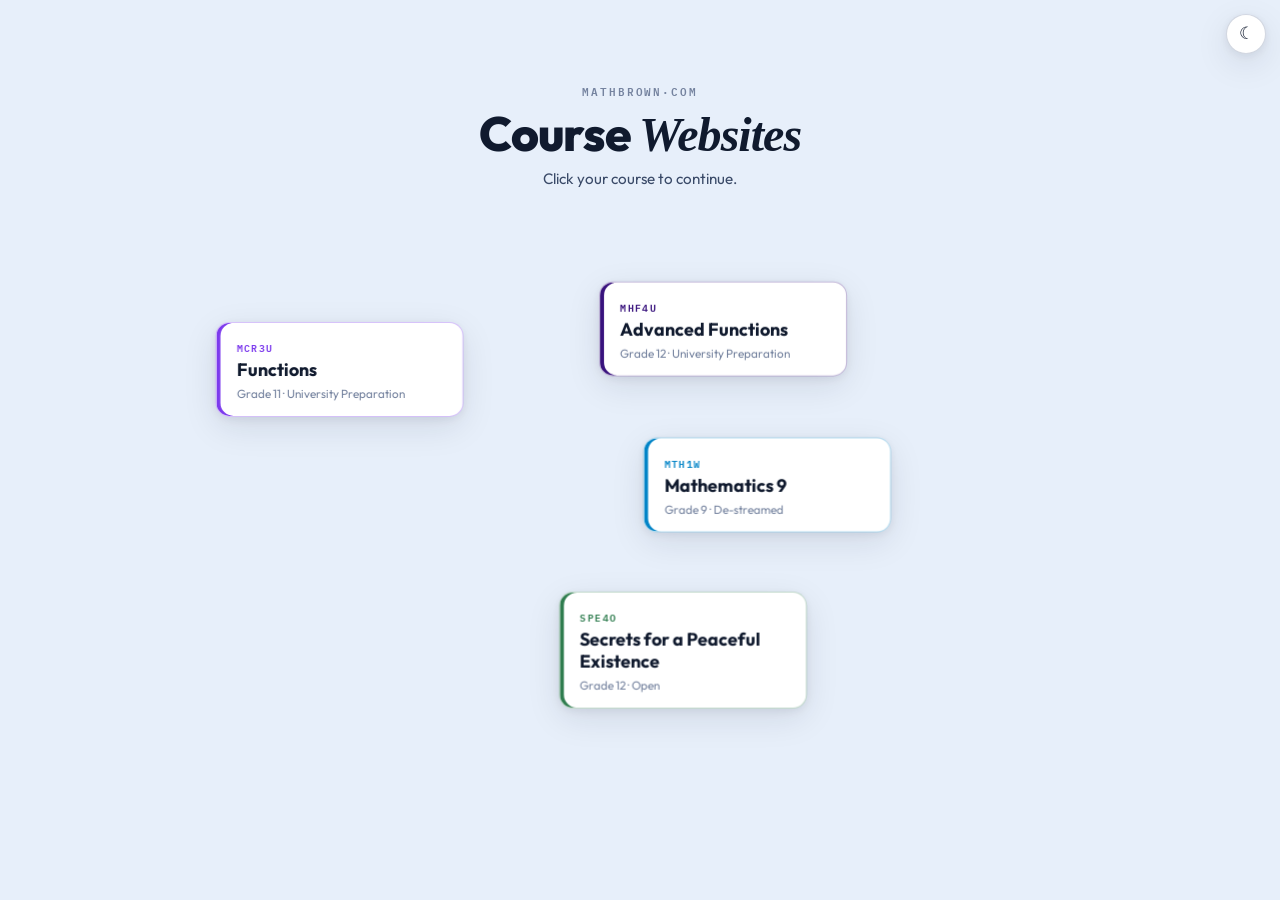
==== index.html @ 4d455909 "Course sites now live under mathbrown.com/<course>/ This repo is the user site, so the lowercase cou" ====
<!DOCTYPE html>
<html lang="en">
<head>
<meta charset="utf-8">
<meta name="viewport" content="width=device-width, initial-scale=1">
<meta name="color-scheme" content="light dark">
<title>Mr. Brown — Course Websites</title>
<link rel="icon" href="data:image/svg+xml,%3Csvg xmlns='http://www.w3.org/2000/svg' viewBox='0 0 64 64'%3E%3Crect width='64' height='64' rx='14' fill='%2338127d'/%3E%3Ctext x='32' y='45' font-size='30' font-family='Georgia,serif' font-style='italic' font-weight='bold' fill='white' text-anchor='middle'%3Emb%3C/text%3E%3C/svg%3E">
<link rel="preconnect" href="https://fonts.googleapis.com">
<link rel="preconnect" href="https://fonts.gstatic.com" crossorigin>
<link href="https://fonts.googleapis.com/css2?family=Outfit:wght@300;400;500;600;700;800&family=IBM+Plex+Mono:ital,wght@0,400;0,500;0,600;1,400&display=swap" rel="stylesheet">
<script>
(function(){var s=null;try{s=localStorage.getItem("mb-theme")}catch(e){}
var d=s?s==="dark":matchMedia("(prefers-color-scheme: dark)").matches;
document.documentElement.setAttribute("data-theme",d?"dark":"light");})();
</script>
<style>
/* ── palette (matches the course sites, light + dusk) ────── */
:root{
  --sans:'Outfit',system-ui,sans-serif;--mono:'IBM Plex Mono',monospace;
  color-scheme:light;
  --bg:#e7effa;--surface:#ffffff;
  --ink:#101a2e;--t2:#3a4a68;--t3:#75839f;
  --sh:0 2px 10px rgba(16,26,46,.08),0 10px 34px rgba(16,26,46,.10);
}
:root[data-theme="dark"]{
  color-scheme:dark;
  --bg:#0a1120;--surface:#111b30;
  --ink:#d9e3f5;--t2:#97a8c8;--t3:#5c6d8f;
  --sh:0 2px 10px rgba(0,0,0,.4),0 10px 34px rgba(0,0,0,.45);
}
.card[data-c=mhf]{--ac:#38127d}.card[data-c=mcr]{--ac:#7c3aed}
.card[data-c=t1w]{--ac:#0284c7}.card[data-c=spe]{--ac:#2f7d4f}
[data-theme="dark"] .card[data-c=mhf]{--ac:#7d51e6}
[data-theme="dark"] .card[data-c=mcr]{--ac:#a78bfa}
[data-theme="dark"] .card[data-c=t1w]{--ac:#38bdf8}
[data-theme="dark"] .card[data-c=spe]{--ac:#66c68f}

*{margin:0;padding:0;box-sizing:border-box}
html,body{height:100%}
body{font-family:var(--sans);background:var(--bg);color:var(--ink);
  overflow:hidden;-webkit-user-select:none;user-select:none;touch-action:manipulation}

/* ── theme toggle ────────────────────────────────────────── */
.theme-btn{position:fixed;top:14px;right:14px;z-index:5;width:40px;height:40px;
  border-radius:50%;background:var(--surface);color:var(--ink);
  border:1px solid rgba(127,140,170,.35);box-shadow:var(--sh);
  font-size:1.05rem;line-height:1;cursor:pointer;display:grid;place-items:center;padding:0;
  transition:transform .15s}
.theme-btn:hover{transform:translateY(-1px)}

/* ── masthead ────────────────────────────────────────────── */
.masthead{position:fixed;top:9vh;left:0;right:0;text-align:center;z-index:1;pointer-events:none}
.eyebrow{font-family:var(--mono);font-size:.66rem;letter-spacing:.18em;
  text-transform:uppercase;color:var(--t3);font-weight:600}
h1{font-weight:800;font-size:clamp(1.9rem,5vw,3rem);letter-spacing:-.02em;margin:.2rem 0 .35rem}
h1 em{font-family:Georgia,serif;font-weight:700}
.tag{color:var(--t2);font-size:.95rem}

/* ── cards ───────────────────────────────────────────────── */
.card{position:absolute;left:0;top:0;width:248px;z-index:2;display:block;
  text-decoration:none;color:inherit;pointer-events:none;will-change:transform;
  -webkit-tap-highlight-color:transparent}
.card .in{display:block;background:var(--surface);border-radius:14px;padding:.95rem 1.1rem .95rem 1.25rem;
  border:1px solid color-mix(in srgb,var(--ac) 30%,transparent);
  box-shadow:inset 4px 0 0 var(--ac),var(--sh);
  transition:transform .15s,box-shadow .15s}
.card .code{display:block;font-family:var(--mono);font-size:.64rem;font-weight:600;
  letter-spacing:.14em;color:var(--ac)}
.card .name{display:block;font-weight:700;font-size:1.12rem;line-height:1.25;margin:.15rem 0 .3rem}
.card .sub{display:block;font-size:.74rem;color:var(--t3)}
.card.live{pointer-events:auto;cursor:pointer}
.card.live:hover .in,.card.live:focus-visible .in{transform:translateY(-3px);
  box-shadow:inset 4px 0 0 var(--ac),0 0 0 3px color-mix(in srgb,var(--ac) 14%,transparent),var(--sh)}
.card:focus-visible{outline:none}

/* ── static fallback (reduced motion / no JS) ────────────── */
body.static{overflow:auto}
body.static .masthead{position:static;margin-top:9vh;pointer-events:auto}
body.static #field{display:flex;flex-wrap:wrap;justify-content:center;gap:1.1rem;
  padding:2rem 1.2rem 4rem;max-width:60rem;margin:0 auto}
body.static .card{position:static;pointer-events:auto;transform:none!important}
body.static .card.spe{pointer-events:none}
@media (max-width:560px){.card{width:min(230px,74vw)}}
</style>
</head>
<body class="static">
<button id="themeToggle" class="theme-btn" aria-label="Toggle dark mode"></button>
<header class="masthead">
  <div class="eyebrow">mathbrown&middot;com</div>
  <h1>Course <em>Websites</em></h1>
  <div class="tag">Click your course to continue.</div>
</header>

<main id="field">
  <a class="card" data-c="mhf" href="/mhf4u/">
    <span class="in"><span class="code">MHF4U</span>
    <span class="name">Advanced Functions</span>
    <span class="sub">Grade 12 &middot; University Preparation</span></span></a>
  <a class="card" data-c="mcr" href="/mcr3u/">
    <span class="in"><span class="code">MCR3U</span>
    <span class="name">Functions</span>
    <span class="sub">Grade 11 &middot; University Preparation</span></span></a>
  <a class="card" data-c="t1w" href="/mth1w/">
    <span class="in"><span class="code">MTH1W</span>
    <span class="name">Mathematics 9</span>
    <span class="sub">Grade 9 &middot; De-streamed</span></span></a>
  <div class="card spe" data-c="spe" aria-hidden="true">
    <span class="in"><span class="code">SPE4O</span>
    <span class="name">Secrets for a Peaceful Existence</span>
    <span class="sub">Grade 12 &middot; Open</span></span></div>
</main>

<script>
(function(){
  var tbtn=document.getElementById('themeToggle');
  function paintBtn(){tbtn.textContent=
    document.documentElement.getAttribute('data-theme')==='dark'?'☀︎':'☾'}
  tbtn.addEventListener('click',function(){
    var next=document.documentElement.getAttribute('data-theme')==='dark'?'light':'dark';
    document.documentElement.setAttribute('data-theme',next);
    try{localStorage.setItem('mb-theme',next)}catch(e){}
    paintBtn();
  });
  paintBtn();

  if(matchMedia('(prefers-reduced-motion: reduce)').matches) return; // static layout stays
  document.body.classList.remove('static');

  var DODGE_END=5000, SETTLE=6000;         // dodge for 5 s, fully calm by 6 s
  var R=180, FLEE=5200, VFLEE=850;         // flee radius / accel / speed cap
  var cards=[].slice.call(document.querySelectorAll('.card'));
  var W=innerWidth,H=innerHeight,PAD=10;
  var mouse={x:-1e4,y:-1e4,on:false}, touchTimer=null;

  var boxes=cards.map(function(el){
    var spe=el.classList.contains('spe');
    return {el:el,spe:spe,w:248,h:120,x:0,y:0,vx:0,vy:0};
  });

  // scatter without overlaps (best effort), below the masthead —
  // deferred to the first frame with a real viewport
  function scatter(){
    var topY=Math.min(H*.34,260);
    boxes.forEach(function(b,i){
      b.w=b.el.offsetWidth||248; b.h=b.el.offsetHeight||120;
      for(var t=0;t<80;t++){
        b.x=PAD+Math.random()*Math.max(40,W-b.w-2*PAD);
        b.y=topY+Math.random()*Math.max(40,H-b.h-topY-PAD);
        var ok=true;
        for(var j=0;j<i;j++){var o=boxes[j];
          if(b.x<o.x+o.w+16&&o.x<b.x+b.w+16&&b.y<o.y+o.h+16&&o.y<b.y+b.h+16){ok=false;break}}
        if(ok)break;
      }
      var sp=260+Math.random()*180, a=Math.random()*Math.PI*2;
      b.vx=Math.cos(a)*sp; b.vy=Math.sin(a)*sp;
    });
  }

  function aim(e){mouse.x=e.clientX;mouse.y=e.clientY;mouse.on=true;
    if(e.pointerType==='touch'){clearTimeout(touchTimer);
      touchTimer=setTimeout(function(){mouse.on=false},400)}}
  addEventListener('pointermove',aim,{passive:true});
  addEventListener('pointerdown',function(e){aim(e);
    // a tap ON or NEAR a dodging card sends it off at full speed instantly
    var el2=t0===null?0:performance.now()-t0;
    boxes.forEach(function(b){
      if(!(b.spe||el2<DODGE_END))return;
      if(b.spe&&overlapsPointer(b,e.clientX,e.clientY)){blink(b,e.clientX,e.clientY);return}
      var dx=b.x+b.w/2-e.clientX, dy=b.y+b.h/2-e.clientY, d=Math.hypot(dx,dy);
      if(d-Math.min(b.w,b.h)/2<(b.spe?260:R)){
        if(d<8){var ra=Math.random()*Math.PI*2;dx=Math.cos(ra);dy=Math.sin(ra);d=1}
        // blend the escape toward the viewport centre so it finds open space
        var tx=innerWidth/2-b.x-b.w/2, ty=innerHeight/2-b.y-b.h/2, tl=Math.hypot(tx,ty)||1;
        var ex=dx/d+tx/tl*.45, ey=dy/d+ty/tl*.45, elen=Math.hypot(ex,ey)||1;
        var v=b.spe?2200:850;
        b.vx=ex/elen*v; b.vy=ey/elen*v;
        if(e.pointerType==='touch'){
          // no cursor warning on touch, so dash clear of the finger in one frame
          var D=Math.hypot(b.w,b.h)*.9+70, W2=innerWidth, H2=innerHeight, tB=Math.min(H2*.30,250);
          var nx=b.x+ex/elen*D, ny=b.y+ey/elen*D;
          nx=Math.min(Math.max(nx,PAD),W2-b.w-PAD); ny=Math.min(Math.max(ny,tB),H2-b.h-PAD);
          if(Math.hypot(nx+b.w/2-e.clientX,ny+b.h/2-e.clientY)<170){ // cornered: cut across the middle
            var ml=Math.hypot(W2/2-b.w/2-b.x,H2/2-b.h/2-b.y)||1;
            nx=b.x+(W2/2-b.w/2-b.x)/ml*D; ny=b.y+(H2/2-b.h/2-b.y)/ml*D;
            nx=Math.min(Math.max(nx,PAD),W2-b.w-PAD); ny=Math.min(Math.max(ny,tB),H2-b.h-PAD);
          }
          b.x=nx; b.y=ny;
        }
      }
    });
  },{passive:true});
  document.documentElement.addEventListener('mouseleave',function(){mouse.on=false});

  // last-resort escape: pick a landing spot far from the pointer and clear of other cards
  function openSpot(b,px,py){
    var W2=innerWidth,H2=innerHeight,tB=Math.min(H2*.30,250),best=null,bestScore=-1;
    for(var i=0;i<14;i++){
      var cx2,cy2;
      if(i===0){cx2=W2/2-b.w/2;cy2=(tB+H2-b.h)/2}
      else{cx2=PAD+Math.random()*Math.max(40,W2-b.w-2*PAD);
           cy2=tB+Math.random()*Math.max(40,H2-b.h-tB-PAD)}
      var dCur=Math.hypot(cx2+b.w/2-px,cy2+b.h/2-py),clear=1;
      boxes.forEach(function(o){if(o!==b&&
        cx2<o.x+o.w+14&&o.x<cx2+b.w+14&&cy2<o.y+o.h+14&&o.y<cy2+b.h+14)clear=0});
      var score=Math.min(dCur,520)+clear*400;
      if(score>bestScore){bestScore=score;best={x:cx2,y:cy2}}
    }
    return best;
  }
  function blink(b,px,py){
    var t=openSpot(b,px,py);
    b.x=t.x; b.y=t.y;
    var dx=b.x+b.w/2-px, dy=b.y+b.h/2-py, dl=Math.hypot(dx,dy)||1;
    b.vx=dx/dl*600; b.vy=dy/dl*600; b.ang=Math.atan2(b.vy,b.vx);
  }
  function overlapsPointer(b,px,py){
    return px>b.x-8&&px<b.x+b.w+8&&py>b.y-8&&py<b.y+b.h+8;
  }

  var t0=null,last=null,live=false,placed=false;
  function frame(now){
    W=innerWidth; H=innerHeight;
    if(!placed){
      if(W<320||H<240){requestAnimationFrame(frame);return}
      scatter(); placed=true;
    }
    if(t0===null){t0=now;last=now}
    var dt=Math.min((now-last)/1000,.032); last=now;
    var el=now-t0;

    if(!live&&el>=DODGE_END){live=true;
      boxes.forEach(function(b){if(!b.spe)b.el.classList.add('live')})}

    var u=Math.min(el/SETTLE,1), drag=.05+2.4*u*u*u;
    var topB=Math.min(H*.30,250);

    boxes.forEach(function(b){
      var dodging=b.spe||el<DODGE_END, fled=false;

      // the pointer must NEVER rest on SPE, no matter what it's wedged against
      if(b.spe&&mouse.on&&overlapsPointer(b,mouse.x,mouse.y)) blink(b,mouse.x,mouse.y);

      var RR=b.spe?220:R;
      var tcx=W/2-b.x-b.w/2, tcy=H/2-b.y-b.h/2, td=Math.hypot(tcx,tcy)||1;
      if(dodging&&mouse.on){
        var cx=b.x+b.w/2, cy=b.y+b.h/2, dx=cx-mouse.x, dy=cy-mouse.y;
        var d=Math.hypot(dx,dy)-Math.min(b.w,b.h)/2;
        if(d<RR){
          if(Math.hypot(dx,dy)<8){var ra=Math.random()*Math.PI*2;dx=Math.cos(ra)*20;dy=Math.sin(ra)*20}
          var k=Math.max(d,18), s=FLEE*Math.pow(1-Math.max(d,0)/RR,2);
          if(b.spe)s*=2;
          b.vx+=dx/k*s*dt; b.vy+=dy/k*s*dt; fled=true;
          if(b.spe){b.vx+=tcx/td*s*.3*dt; b.vy+=tcy/td*s*.3*dt} // arc around walls
        }
      }
      b.fledNow=fled;
      if(el>SETTLE){ // everyone keeps gliding on a slowly wandering heading
        if(b.ang===undefined)b.ang=Math.random()*6.283;
        b.ang+=(Math.random()-.5)*1.6*dt;
        var wf=b.spe?70:13;
        b.vx+=Math.cos(b.ang)*wf*dt; b.vy+=Math.sin(b.ang)*wf*dt;
        if(b.spe){b.vx+=tcx/td*20*dt; b.vy+=tcy/td*20*dt} // don't sulk in corners
      }
      if(b.spe&&el>SETTLE){ // wall aversion, ramps way up while being chased
        var WM=150, wr=fled?2400:200;
        b.vx+=wr*Math.max(0,1-(b.x-PAD)/WM)*dt;
        b.vx-=wr*Math.max(0,1-(W-b.w-PAD-b.x)/WM)*dt;
        b.vy+=wr*Math.max(0,1-(b.y-topB)/WM)*dt;
        b.vy-=wr*Math.max(0,1-(H-b.h-PAD-b.y)/WM)*dt;
      }

      // post-settle: light drag so the glide survives; SPE calms fast after a flee
      var dg=el>=SETTLE?(b.spe?(fled?.3:1.2):.5):drag;
      var f=Math.exp(-dg*dt); b.vx*=f; b.vy*=f;

      var sp=Math.hypot(b.vx,b.vy), cap;
      if(dodging&&mouse.on) cap=b.spe?2200:VFLEE;
      else if(el<SETTLE) cap=460;
      else cap=b.spe?110:Math.max(30,sp*.96); // knocked cards glide, then calm
      if(sp>cap){b.vx*=cap/sp;b.vy*=cap/sp}

      b.x+=b.vx*dt; b.y+=b.vy*dt;
      var hL=b.x<PAD, hR=b.x>W-b.w-PAD, hT=b.y<topB, hB=b.y>H-b.h-PAD;
      if(hL)b.x=PAD; if(hR)b.x=W-b.w-PAD; if(hT)b.y=topB; if(hB)b.y=H-b.h-PAD;
      if(hL||hR||hT||hB){
        var sp2=Math.hypot(b.vx,b.vy);
        if(b.spe&&fled&&mouse.on&&(hL||hR)&&(hT||hB)){ // chased into a corner: burst for the middle
          b.vx=tcx/td*sp2; b.vy=tcy/td*sp2;
        }else if(b.spe&&fled&&mouse.on){ // chased into a wall: slide along it, away from the cursor
          if(hL||hR){b.vx=(hL?1:-1)*sp2*.25; b.vy=(b.y+b.h/2>mouse.y?1:-1)*sp2}
          else{b.vy=(hT?1:-1)*sp2*.25; b.vx=(b.x+b.w/2>mouse.x?1:-1)*sp2}
        }else{
          if(hL)b.vx=Math.abs(b.vx)*.85;
          if(hR)b.vx=-Math.abs(b.vx)*.85;
          if(hT)b.vy=Math.abs(b.vy)*.85;
          if(hB)b.vy=-Math.abs(b.vy)*.85;
        }
        b.ang=Math.atan2(b.vy,b.vx); // glide heading follows the bounce
      }
    });

    // keep cards from stacking
    for(var i=0;i<boxes.length;i++)for(var j=i+1;j<boxes.length;j++){
      var a=boxes[i],c=boxes[j],M=10;
      var px=Math.min(a.x+a.w,c.x+c.w)+M-Math.max(a.x,c.x);
      var py=Math.min(a.y+a.h,c.y+c.h)+M-Math.max(a.y,c.y);
      if(px>0&&py>0){
        // SPE is heavy: it shoulders real cards out of its way, not vice versa
        var ma=a.spe?(a.fledNow?9:4):1, mc=c.spe?(c.fledNow?9:4):1, ws=ma+mc;
        if(px<py){var s=(a.x<c.x?-1:1)*px;a.x+=s*mc/ws;c.x-=s*ma/ws;var m=(a.vx+c.vx)/2;a.vx=m+(a.vx-m)*-.3;c.vx=m+(c.vx-m)*-.3}
        else{var s2=(a.y<c.y?-1:1)*py;a.y+=s2*mc/ws;c.y-=s2*ma/ws;var m2=(a.vy+c.vy)/2;a.vy=m2+(a.vy-m2)*-.3;c.vy=m2+(c.vy-m2)*-.3}
      }
    }

    boxes.forEach(function(b){b.el.style.transform='translate3d('+b.x+'px,'+b.y+'px,0)'});
    requestAnimationFrame(frame);
  }
  requestAnimationFrame(frame);

  window.__mb={boxes:boxes,elapsed:function(){return t0===null?0:performance.now()-t0},isLive:function(){return live}};
})();
</script>
</body>
</html>
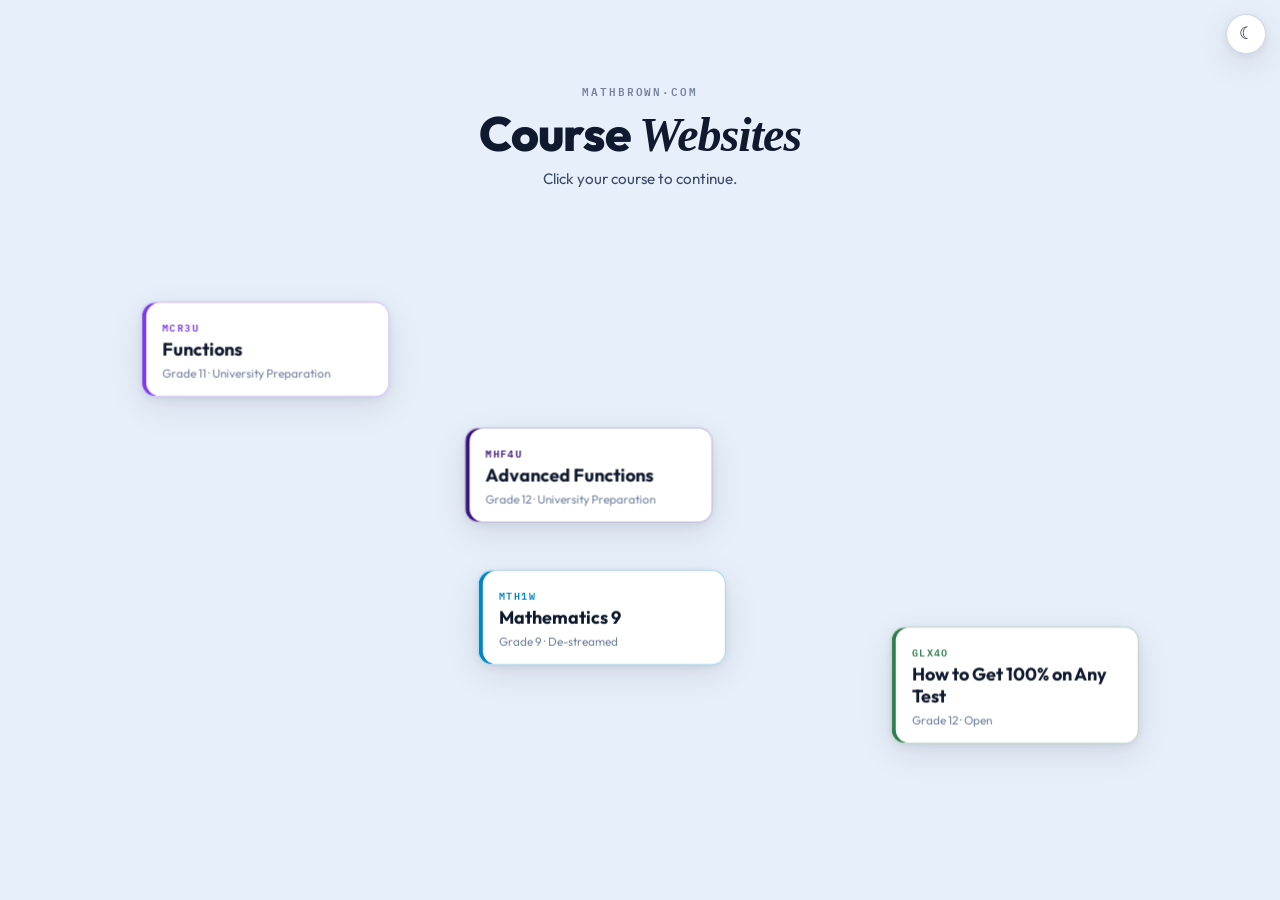
==== commit 81933c16: "Rename the joke card: SPE4O to GLX4O "How to Get 100% on Any Test" Co-Authored-By: Claude Opus 5.5 <" ====
--- a/index.html
+++ b/index.html
@@ -106,8 +106,8 @@
     <span class="name">Mathematics 9</span>
     <span class="sub">Grade 9 &middot; De-streamed</span></span></a>
   <div class="card spe" data-c="spe" aria-hidden="true">
-    <span class="in"><span class="code">SPE4O</span>
-    <span class="name">Secrets for a Peaceful Existence</span>
+    <span class="in"><span class="code">GLX4O</span>
+    <span class="name">How to Get 100% on Any Test</span>
     <span class="sub">Grade 12 &middot; Open</span></span></div>
 </main>
 
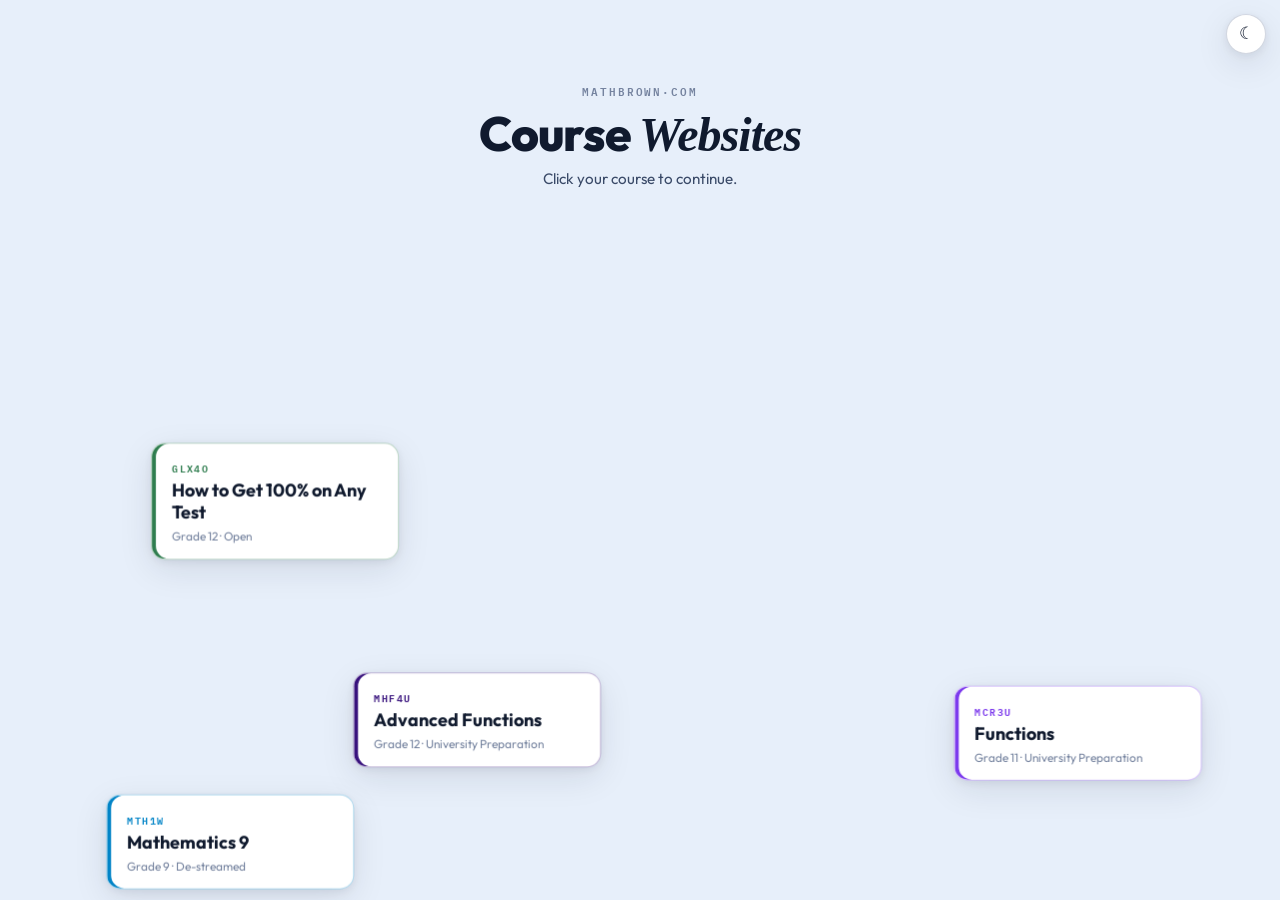
==== commit 5d869a03: "MDM4U joins the homepage: two big red dice tossed in at two seconds tumble, bounce, roll together an" ====
--- a/index.html
+++ b/index.html
@@ -30,11 +30,12 @@
   --sh:0 2px 10px rgba(0,0,0,.4),0 10px 34px rgba(0,0,0,.45);
 }
 .card[data-c=mhf]{--ac:#38127d}.card[data-c=mcr]{--ac:#7c3aed}
-.card[data-c=t1w]{--ac:#0284c7}.card[data-c=spe]{--ac:#2f7d4f}
+.card[data-c=t1w]{--ac:#0284c7}.card[data-c=spe]{--ac:#2f7d4f}.card[data-c=mdm]{--ac:#e8103d}
 [data-theme="dark"] .card[data-c=mhf]{--ac:#7d51e6}
 [data-theme="dark"] .card[data-c=mcr]{--ac:#a78bfa}
 [data-theme="dark"] .card[data-c=t1w]{--ac:#38bdf8}
 [data-theme="dark"] .card[data-c=spe]{--ac:#66c68f}
+[data-theme="dark"] .card[data-c=mdm]{--ac:#ff3b5f}
 
 *{margin:0;padding:0;box-sizing:border-box}
 html,body{height:100%}
@@ -74,6 +75,18 @@
   box-shadow:inset 4px 0 0 var(--ac),0 0 0 3px color-mix(in srgb,var(--ac) 14%,transparent),var(--sh)}
 .card:focus-visible{outline:none}
 
+/* ── MDM4U arrives by dice: two big red dice tossed in, tumbling, that come together to form its card ── */
+.card.seed{opacity:0;visibility:hidden}
+.dw{position:absolute;left:0;top:0;width:64px;height:64px;perspective:700px;z-index:3;pointer-events:none;opacity:0;will-change:transform}
+.die{position:relative;width:64px;height:64px;transform-style:preserve-3d}
+.die .f{position:absolute;inset:0;background:#e8103d;border-radius:13px;display:grid;grid-template-columns:repeat(3,1fr);grid-template-rows:repeat(3,1fr);
+  padding:9px;gap:3px;box-shadow:inset 0 0 0 2px rgba(0,0,0,.14),inset 0 -8px 14px rgba(0,0,0,.2),inset 0 6px 10px rgba(255,255,255,.14);backface-visibility:hidden}
+.die .f i{display:block;border-radius:50%;background:#fff;opacity:0;box-shadow:inset 0 1px 2px rgba(0,0,0,.25)}
+.die .f i.on{opacity:1}
+.die .f1{transform:translateZ(32px)}.die .f6{transform:rotateY(180deg) translateZ(32px)}
+.die .f2{transform:rotateY(90deg) translateZ(32px)}.die .f5{transform:rotateY(-90deg) translateZ(32px)}
+.die .f3{transform:rotateX(90deg) translateZ(32px)}.die .f4{transform:rotateX(-90deg) translateZ(32px)}
+
 /* ── static fallback (reduced motion / no JS) ────────────── */
 body.static{overflow:auto}
 body.static .masthead{position:static;margin-top:9vh;pointer-events:auto}
@@ -81,6 +94,7 @@
   padding:2rem 1.2rem 4rem;max-width:60rem;margin:0 auto}
 body.static .card{position:static;pointer-events:auto;transform:none!important}
 body.static .card.spe{pointer-events:none}
+body.static .card.seed{opacity:1;visibility:visible}
 @media (max-width:560px){.card{width:min(230px,74vw)}}
 </style>
 </head>
@@ -105,6 +119,10 @@
     <span class="in"><span class="code">MTH1W</span>
     <span class="name">Mathematics 9</span>
     <span class="sub">Grade 9 &middot; De-streamed</span></span></a>
+  <a class="card seed" data-c="mdm" href="/MDM4U/">
+    <span class="in"><span class="code">MDM4U</span>
+    <span class="name">Data Management</span>
+    <span class="sub">Grade 12 &middot; University Preparation</span></span></a>
   <div class="card spe" data-c="spe" aria-hidden="true">
     <span class="in"><span class="code">GLX4O</span>
     <span class="name">How to Get 100% on Any Test</span>
@@ -129,7 +147,7 @@
 
   var DODGE_END=5000, SETTLE=6000;         // dodge for 5 s, fully calm by 6 s
   var R=180, FLEE=5200, VFLEE=850;         // flee radius / accel / speed cap
-  var cards=[].slice.call(document.querySelectorAll('.card'));
+  var cards=[].slice.call(document.querySelectorAll('.card')).filter(function(el){return !el.classList.contains('seed')});
   var W=innerWidth,H=innerHeight,PAD=10;
   var mouse={x:-1e4,y:-1e4,on:false}, touchTimer=null;
 
@@ -218,6 +236,81 @@
     return px>b.x-8&&px<b.x+b.w+8&&py>b.y-8&&py<b.y+b.h+8;
   }
 
+  // ── MDM4U arrives by dice: at 2 s two big red dice are tossed in from the bottom corners, tumble through the
+  //    air, bounce, roll to a stop on a face, slide together and become the card, which then joins the others ──
+  var seedEl=document.querySelector('.card.seed'), dice=[], diceState=0, M=null, formT=0;
+  function mkDie(){
+    var w=document.createElement('div');w.className='dw';var d=document.createElement('div');d.className='die';
+    var P={1:[4],2:[0,8],3:[0,4,8],4:[0,2,6,8],5:[0,2,4,6,8],6:[0,2,3,5,6,8]};
+    for(var f=1;f<=6;f++){var face=document.createElement('div');face.className='f f'+f;
+      for(var i=0;i<9;i++){var pip=document.createElement('i');if(P[f].indexOf(i)>=0)pip.className='on';face.appendChild(pip)}
+      d.appendChild(face)}
+    w.appendChild(d);document.body.appendChild(w);
+    return{w:w,d:d,x:0,y:0,vx:0,vy:0,rx:0,ry:0,rz:0,wx:0,wy:0,wz:0,bounces:0,done:false};
+  }
+  function tossDice(){
+    var topB=Math.min(H*.30,250);M={x:W/2,y:topB+(H-topB)*.52};
+    var g=1500,tf=1.15;
+    [[-90,H+60,-72],[W+90,H+60,72]].forEach(function(s){
+      var d=mkDie();d.x=s[0];d.y=s[1];var tx=M.x+s[2],ty=M.y;
+      d.vx=(tx-d.x)/tf;d.vy=(ty-d.y-.5*g*tf*tf)/tf;d.g=g;d.floor=ty;
+      d.wx=(Math.random()*2+3)*(Math.random()<.5?-1:1);d.wy=(Math.random()*2+3)*(Math.random()<.5?-1:1);d.wz=Math.random()*2-1;
+      d.w.style.opacity=1;dice.push(d);
+    });
+    diceState=1;
+  }
+  function paintDie(d,extra){
+    d.w.style.transform='translate3d('+(d.x-32)+'px,'+(d.y-32)+'px,0)'+(extra||'');
+    d.d.style.transform='rotateX('+d.rx+'deg) rotateY('+d.ry+'deg) rotateZ('+d.rz+'deg)';
+  }
+  function stepDice(dt,now){
+    if(diceState===0||diceState===3)return;
+    if(diceState===1){
+      var allDone=true;
+      dice.forEach(function(d){
+        if(!d.done){
+          d.vy+=d.g*dt;d.x+=d.vx*dt;d.y+=d.vy*dt;
+          d.rx+=d.wx*115*dt;d.ry+=d.wy*115*dt;d.rz+=d.wz*57*dt;
+          if(d.y>=d.floor&&d.vy>0){
+            d.y=d.floor;d.bounces++;d.vy=-d.vy*.42;d.vx*=.6;d.wx*=.55;d.wy*=.55;
+            if(d.bounces>=3||Math.abs(d.vy)<70){
+              d.done=true;d.vy=0;d.vx=0;d.settleT=now;
+              d.rx0=d.rx;d.ry0=d.ry;d.rz0=d.rz;d.rx1=Math.round(d.rx/90)*90;d.ry1=Math.round(d.ry/90)*90;d.rz1=Math.round(d.rz/90)*90;
+            }
+          }
+          allDone=false;
+        }else{
+          var k=Math.min((now-d.settleT)/380,1),e=1-Math.pow(1-k,3);
+          d.rx=d.rx0+(d.rx1-d.rx0)*e;d.ry=d.ry0+(d.ry1-d.ry0)*e;d.rz=d.rz0+(d.rz1-d.rz0)*e;
+          if(k<1)allDone=false;
+        }
+        paintDie(d);
+      });
+      if(allDone){diceState=2;formT=now;dice.forEach(function(d){d.sx=d.x;d.sy=d.y})}
+      return;
+    }
+    // state 2: the dice slide together and become the card
+    var k=Math.min((now-formT)/700,1),e=k<.5?2*k*k:1-Math.pow(-2*k+2,2)/2;
+    var q=Math.max(0,(k-.7)/.3);
+    dice.forEach(function(d,i){
+      var tx=M.x+(i?22:-22),ty=M.y;
+      d.x=d.sx+(tx-d.sx)*Math.min(1,e*1.15);d.y=d.sy+(ty-d.sy)*Math.min(1,e*1.15);
+      d.w.style.opacity=1-q;paintDie(d,q?' scale('+(1-q*.45)+')':'');
+    });
+    if(q>0){
+      var cw=seedEl.offsetWidth||248,ch=seedEl.offsetHeight||120;
+      seedEl.style.visibility='visible';seedEl.style.opacity=q;
+      seedEl.style.transform='translate3d('+(M.x-cw/2)+'px,'+(M.y-ch/2)+'px,0) scale('+(.55+.45*q)+')';
+    }
+    if(k>=1){
+      diceState=3;dice.forEach(function(d){d.w.remove()});
+      var cw2=seedEl.offsetWidth||248,ch2=seedEl.offsetHeight||120;
+      var b={el:seedEl,spe:false,w:cw2,h:ch2,x:M.x-cw2/2,y:M.y-ch2/2,vx:(Math.random()-.5)*140,vy:(Math.random()-.5)*140};
+      boxes.push(b);seedEl.classList.remove('seed');seedEl.style.opacity='';seedEl.style.visibility='';
+      if(live)seedEl.classList.add('live');
+    }
+  }
+
   var t0=null,last=null,live=false,placed=false;
   function frame(now){
     W=innerWidth; H=innerHeight;
@@ -228,6 +321,8 @@
     if(t0===null){t0=now;last=now}
     var dt=Math.min((now-last)/1000,.032); last=now;
     var el=now-t0;
+    if(diceState===0&&el>=2000)tossDice();
+    stepDice(dt,now);
 
     if(!live&&el>=DODGE_END){live=true;
       boxes.forEach(function(b){if(!b.spe)b.el.classList.add('live')})}
@@ -318,7 +413,7 @@
   }
   requestAnimationFrame(frame);
 
-  window.__mb={boxes:boxes,elapsed:function(){return t0===null?0:performance.now()-t0},isLive:function(){return live}};
+  window.__mb={boxes:boxes,elapsed:function(){return t0===null?0:performance.now()-t0},isLive:function(){return live},diceState:function(){return diceState}};
 })();
 </script>
 </body>
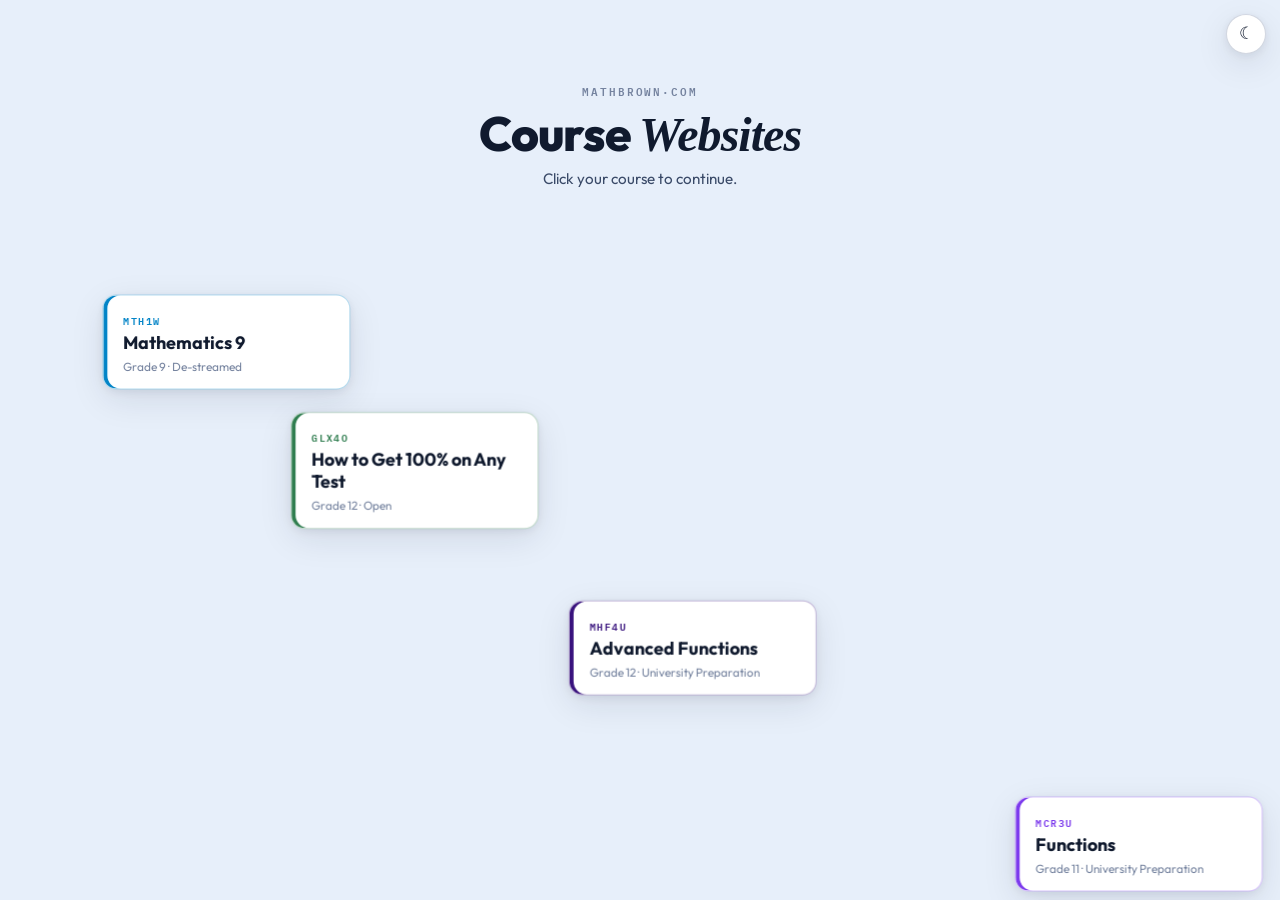
==== commit eeda1dc8: "MCV4U joins the homepage by ski jump: a curve draws itself, a point rides it with its velocity vecto" ====
--- a/index.html
+++ b/index.html
@@ -30,12 +30,13 @@
   --sh:0 2px 10px rgba(0,0,0,.4),0 10px 34px rgba(0,0,0,.45);
 }
 .card[data-c=mhf]{--ac:#38127d}.card[data-c=mcr]{--ac:#7c3aed}
-.card[data-c=t1w]{--ac:#0284c7}.card[data-c=spe]{--ac:#2f7d4f}.card[data-c=mdm]{--ac:#e8103d}
+.card[data-c=t1w]{--ac:#0284c7}.card[data-c=spe]{--ac:#2f7d4f}.card[data-c=mdm]{--ac:#e8103d}.card[data-c=mcv]{--ac:#0a6f9e}
 [data-theme="dark"] .card[data-c=mhf]{--ac:#7d51e6}
 [data-theme="dark"] .card[data-c=mcr]{--ac:#a78bfa}
 [data-theme="dark"] .card[data-c=t1w]{--ac:#38bdf8}
 [data-theme="dark"] .card[data-c=spe]{--ac:#66c68f}
 [data-theme="dark"] .card[data-c=mdm]{--ac:#ff3b5f}
+[data-theme="dark"] .card[data-c=mcv]{--ac:#45baed}
 
 *{margin:0;padding:0;box-sizing:border-box}
 html,body{height:100%}
@@ -76,7 +77,9 @@
 .card:focus-visible{outline:none}
 
 /* ── MDM4U arrives by dice: two big red dice tossed in, tumbling, that come together to form its card ── */
-.card.seed{opacity:0;visibility:hidden}
+.card.seed,.card.seed2{opacity:0;visibility:hidden}
+/* ── MCV4U arrives by ski jump: a curve, a point with its velocity vector, a flight, a landing ── */
+#jump{position:fixed;inset:0;width:100%;height:100%;z-index:1;pointer-events:none}
 .dw{position:absolute;left:0;top:0;width:64px;height:64px;perspective:700px;z-index:3;pointer-events:none;opacity:0;will-change:transform}
 .die{position:relative;width:64px;height:64px;transform-style:preserve-3d}
 .die .f{position:absolute;inset:0;background:#e8103d;border-radius:13px;display:grid;grid-template-columns:repeat(3,1fr);grid-template-rows:repeat(3,1fr);
@@ -94,7 +97,7 @@
   padding:2rem 1.2rem 4rem;max-width:60rem;margin:0 auto}
 body.static .card{position:static;pointer-events:auto;transform:none!important}
 body.static .card.spe{pointer-events:none}
-body.static .card.seed{opacity:1;visibility:visible}
+body.static .card.seed,body.static .card.seed2{opacity:1;visibility:visible}
 @media (max-width:560px){.card{width:min(230px,74vw)}}
 </style>
 </head>
@@ -123,6 +126,10 @@
     <span class="in"><span class="code">MDM4U</span>
     <span class="name">Data Management</span>
     <span class="sub">Grade 12 &middot; University Preparation</span></span></a>
+  <a class="card seed2" data-c="mcv" href="/MCV4U/">
+    <span class="in"><span class="code">MCV4U</span>
+    <span class="name">Calculus &amp; Vectors</span>
+    <span class="sub">Grade 12 &middot; University Preparation</span></span></a>
   <div class="card spe" data-c="spe" aria-hidden="true">
     <span class="in"><span class="code">GLX4O</span>
     <span class="name">How to Get 100% on Any Test</span>
@@ -147,7 +154,7 @@
 
   var DODGE_END=5000, SETTLE=6000;         // dodge for 5 s, fully calm by 6 s
   var R=180, FLEE=5200, VFLEE=850;         // flee radius / accel / speed cap
-  var cards=[].slice.call(document.querySelectorAll('.card')).filter(function(el){return !el.classList.contains('seed')});
+  var cards=[].slice.call(document.querySelectorAll('.card')).filter(function(el){return !el.classList.contains('seed')&&!el.classList.contains('seed2')});
   var W=innerWidth,H=innerHeight,PAD=10;
   var mouse={x:-1e4,y:-1e4,on:false}, touchTimer=null;
 
@@ -311,6 +318,79 @@
     }
   }
 
+  // ── MCV4U arrives by ski jump: once the dice have made their card, a curve draws itself across the lower left,
+  //    a point rides it with its velocity vector (f′ reading out), leaves at the crest along the horizontal tangent
+  //    and flies as a projectile; the card lands where it comes down and joins the others ──
+  var jumpEl=document.querySelector('.card.seed2'), jc=document.createElement('canvas'), jx=jc.getContext('2d'), jumpState=0, jumpT0=0, jumpLand=0, J=null;
+  jc.id='jump'; document.body.appendChild(jc);
+  function startJump(now){
+    var dpr=Math.min(devicePixelRatio||1,2); jc.width=W*dpr; jc.height=H*dpr; jx.setTransform(dpr,0,0,dpr,0,0);
+    var topB=Math.min(H*.30,250), xa=W*.05, xb=W*.44, base=Math.min(H-PAD-24,H*.9), amp=Math.min((base-topB)*.62,H*.38);
+    J={xa:xa,xb:xb,base:base,amp:amp,M:{x:W*.74,y:topB+(H-topB)*.6},col:getComputedStyle(jumpEl).getPropertyValue('--ac').trim()||'#0a6f9e',trail:[]};
+    J.f=function(u){return u*u*(3-2*u)}; J.fp=function(u){return 6*u*(1-u)};         // the ramp: a rise that flattens at the crest
+    J.px=function(u){return xa+(xb-xa)*u}; J.py=function(u){return base-amp*J.f(u)};
+    J.crest={x:J.px(1),y:J.py(1)};
+    var dx=J.M.x-J.crest.x, dy=Math.max(J.M.y-J.crest.y,60);
+    J.g=1700; J.tf=Math.sqrt(2*dy/J.g); J.vx=dx/J.tf;                                   // horizontal launch, lands at M
+    jumpState=1; jumpT0=now;
+  }
+  function jArrow(x1,y1,x2,y2,c,w){
+    var dx=x2-x1,dy=y2-y1,L=Math.hypot(dx,dy); if(L<1)return;
+    jx.strokeStyle=c; jx.fillStyle=c; jx.lineWidth=w; jx.lineCap='round';
+    jx.beginPath(); jx.moveTo(x1,y1); jx.lineTo(x2,y2); jx.stroke();
+    var ux=dx/L,uy=dy/L,hs=Math.min(10,L*.4);
+    jx.beginPath(); jx.moveTo(x2,y2); jx.lineTo(x2-ux*hs-uy*hs*.45,y2-uy*hs+ux*hs*.45); jx.lineTo(x2-ux*hs+uy*hs*.45,y2-uy*hs-ux*hs*.45); jx.closePath(); jx.fill();
+  }
+  function jDot(x,y,r,c){jx.beginPath();jx.arc(x,y,r,0,6.283);jx.fillStyle=c;jx.fill()}
+  function jLabel(t,x,y,c){jx.font="600 12px 'IBM Plex Mono',monospace";jx.fillStyle=c;jx.fillText(t,x,y)}
+  function jCurve(u1,c,alpha){
+    jx.globalAlpha=alpha; jx.strokeStyle=c; jx.lineWidth=2.5; jx.lineCap='round'; jx.beginPath();
+    for(var i=0;i<=60;i++){var u=u1*i/60; i?jx.lineTo(J.px(u),J.py(u)):jx.moveTo(J.px(u),J.py(u))}
+    jx.stroke(); jx.globalAlpha=1;
+  }
+  function jTrail(c,alpha){
+    if(J.trail.length<2)return; jx.globalAlpha=alpha; jx.strokeStyle=c; jx.lineWidth=1.5; jx.setLineDash([4,5]); jx.beginPath();
+    J.trail.forEach(function(p,i){i?jx.lineTo(p[0],p[1]):jx.moveTo(p[0],p[1])}); jx.stroke(); jx.setLineDash([]); jx.globalAlpha=1;
+  }
+  function stepJump(now){
+    if(!jumpState||jumpState===3)return;
+    var t=(now-jumpT0)/1000, c=J.col, DRAW=.6, RIDE=1.3; jx.clearRect(0,0,W,H);
+    if(jumpState===1){
+      var pd=Math.min(t/DRAW,1); jCurve(1-Math.pow(1-pd,3),c,.9);
+      if(t<DRAW)return;
+      var tr=t-DRAW;
+      if(tr<RIDE){                                                                   // the ride up the ramp
+        var k=tr/RIDE, u=k<.5?2*k*k:1-Math.pow(-2*k+2,2)/2, x=J.px(u), y=J.py(u);
+        var k2=Math.min(1,k+.01), u2=k2<.5?2*k2*k2:1-Math.pow(-2*k2+2,2)/2, vx=(J.px(u2)-x)/(.01*RIDE), vy=(J.py(u2)-y)/(.01*RIDE);
+        jArrow(x,y,x+vx*.2,y+vy*.2,c,2.4); jDot(x,y,5,c);
+        var m=J.fp(u)*J.amp/(J.xb-J.xa);
+        jLabel("f′ = "+m.toFixed(2),x+14,y-16,c);
+        return;
+      }
+      var tf=tr-RIDE;
+      if(tf<J.tf){                                                                   // the flight: horizontal launch, gravity
+        var fx=J.crest.x+J.vx*tf, fy=J.crest.y+.5*J.g*tf*tf, fvy=J.g*tf;
+        J.trail.push([fx,fy]); jTrail(c,.7);
+        jArrow(fx,fy,fx+J.vx*.18,fy+fvy*.18,c,2.4); jDot(fx,fy,5,c);
+        jLabel("v = ("+(J.vx/100).toFixed(1)+", "+(-fvy/100).toFixed(1).replace("-","−")+")",fx+14,fy-16,c);
+        return;
+      }
+      jumpState=2; jumpLand=now; jumpEl.style.visibility='visible';
+    }
+    // state 2: the card lands with a bounce while the drawing fades
+    var q=Math.min((now-jumpLand)/450,1), b=1.70158, e=1+(b+1)*Math.pow(q-1,3)+b*Math.pow(q-1,2), fade=1-Math.min((now-jumpLand)/900,1);
+    jCurve(1,c,.9*fade); jTrail(c,.7*fade);
+    var cw=jumpEl.offsetWidth||248, ch=jumpEl.offsetHeight||120;
+    jumpEl.style.opacity=Math.min(1,q*2.5);
+    jumpEl.style.transform='translate3d('+(J.M.x-cw/2)+'px,'+(J.M.y-ch/2)+'px,0) scale('+(.5+.5*e)+')';
+    if(fade<=0){
+      jumpState=3; jx.clearRect(0,0,W,H);
+      var bb={el:jumpEl,spe:false,w:cw,h:ch,x:J.M.x-cw/2,y:J.M.y-ch/2,vx:J.vx*.15,vy:0};
+      boxes.push(bb); jumpEl.classList.remove('seed2'); jumpEl.style.opacity=''; jumpEl.style.visibility='';
+      if(live)jumpEl.classList.add('live');
+    }
+  }
+
   var t0=null,last=null,live=false,placed=false;
   function frame(now){
     W=innerWidth; H=innerHeight;
@@ -323,6 +403,8 @@
     var el=now-t0;
     if(diceState===0&&el>=2000)tossDice();
     stepDice(dt,now);
+    if(jumpState===0&&el>=5200&&(diceState===3||el>=7000))startJump(now);
+    stepJump(now);
 
     if(!live&&el>=DODGE_END){live=true;
       boxes.forEach(function(b){if(!b.spe)b.el.classList.add('live')})}
@@ -413,7 +495,7 @@
   }
   requestAnimationFrame(frame);
 
-  window.__mb={boxes:boxes,elapsed:function(){return t0===null?0:performance.now()-t0},isLive:function(){return live},diceState:function(){return diceState}};
+  window.__mb={boxes:boxes,elapsed:function(){return t0===null?0:performance.now()-t0},isLive:function(){return live},diceState:function(){return diceState},jumpState:function(){return jumpState},jumpNow:function(){if(jumpState===0)startJump(performance.now())}};
 })();
 </script>
 </body>
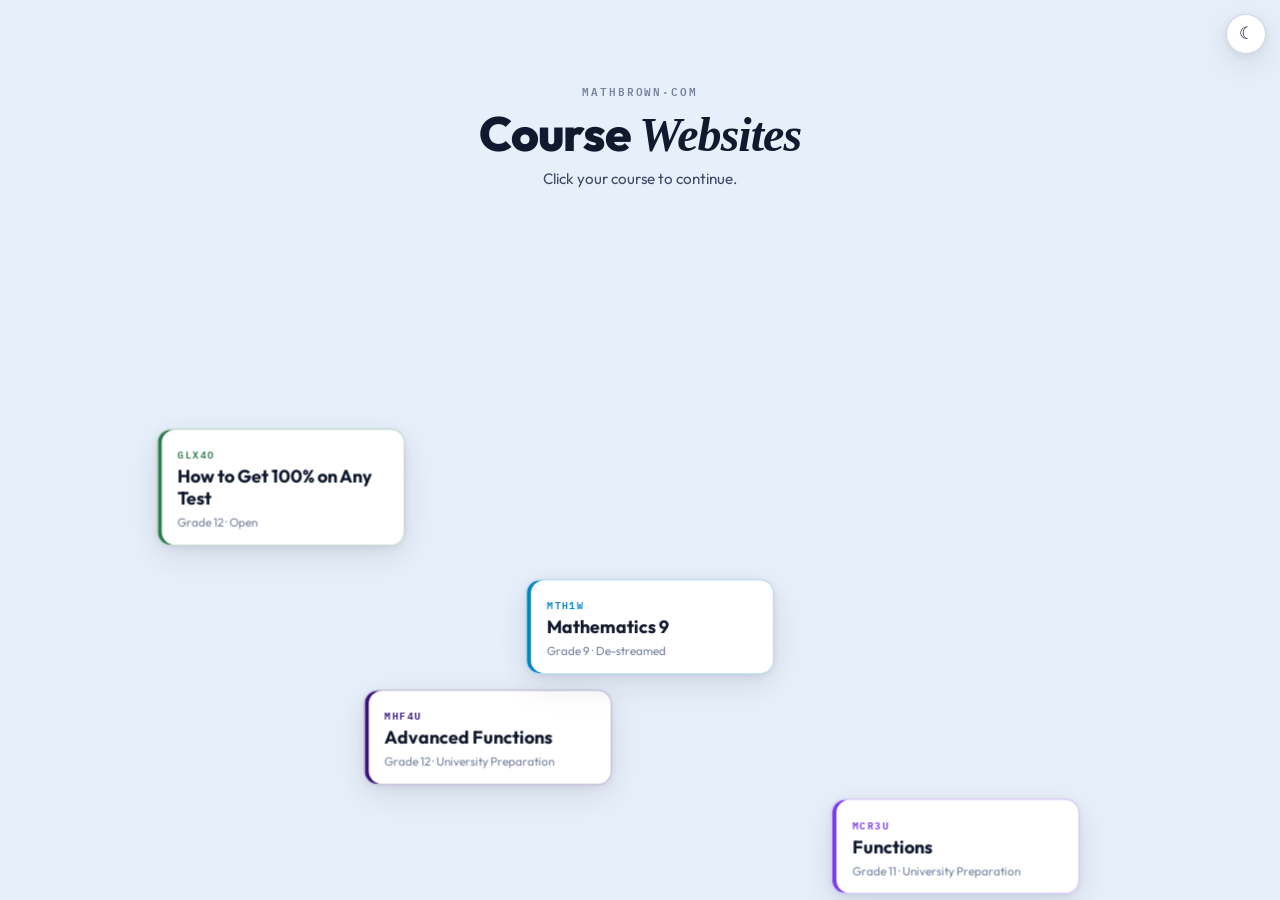
==== commit 659ec02f: "Ski jump: bigger, and no pause at the crest The ramp now runs from 3% to half the width and up to .4" ====
--- a/index.html
+++ b/index.html
@@ -324,14 +324,16 @@
   var jumpEl=document.querySelector('.card.seed2'), jc=document.createElement('canvas'), jx=jc.getContext('2d'), jumpState=0, jumpT0=0, jumpLand=0, J=null;
   jc.id='jump'; document.body.appendChild(jc);
   function startJump(now){
+    if(!placed||!(W>320&&H>240))return;                                               // not before the field has a real viewport
     var dpr=Math.min(devicePixelRatio||1,2); jc.width=W*dpr; jc.height=H*dpr; jx.setTransform(dpr,0,0,dpr,0,0);
-    var topB=Math.min(H*.30,250), xa=W*.05, xb=W*.44, base=Math.min(H-PAD-24,H*.9), amp=Math.min((base-topB)*.62,H*.38);
-    J={xa:xa,xb:xb,base:base,amp:amp,M:{x:W*.74,y:topB+(H-topB)*.6},col:getComputedStyle(jumpEl).getPropertyValue('--ac').trim()||'#0a6f9e',trail:[]};
+    var topB=Math.min(H*.30,250), xa=W*.03, xb=W*.5, base=Math.min(H-PAD-16,H*.94), amp=Math.min((base-topB)*.72,H*.46);
+    J={xa:xa,xb:xb,base:base,amp:amp,M:{x:W*.76,y:topB+(H-topB)*.62},col:getComputedStyle(jumpEl).getPropertyValue('--ac').trim()||'#0a6f9e',trail:[]};
     J.f=function(u){return u*u*(3-2*u)}; J.fp=function(u){return 6*u*(1-u)};         // the ramp: a rise that flattens at the crest
     J.px=function(u){return xa+(xb-xa)*u}; J.py=function(u){return base-amp*J.f(u)};
     J.crest={x:J.px(1),y:J.py(1)};
     var dx=J.M.x-J.crest.x, dy=Math.max(J.M.y-J.crest.y,60);
     J.g=1700; J.tf=Math.sqrt(2*dy/J.g); J.vx=dx/J.tf;                                   // horizontal launch, lands at M
+    J.ride=Math.min(1.6,Math.max(.8,2*(xb-xa)/J.vx));                                  // accelerate up the ramp so the lip speed IS the launch speed
     jumpState=1; jumpT0=now;
   }
   function jArrow(x1,y1,x2,y2,c,w){
@@ -342,27 +344,27 @@
     jx.beginPath(); jx.moveTo(x2,y2); jx.lineTo(x2-ux*hs-uy*hs*.45,y2-uy*hs+ux*hs*.45); jx.lineTo(x2-ux*hs+uy*hs*.45,y2-uy*hs-ux*hs*.45); jx.closePath(); jx.fill();
   }
   function jDot(x,y,r,c){jx.beginPath();jx.arc(x,y,r,0,6.283);jx.fillStyle=c;jx.fill()}
-  function jLabel(t,x,y,c){jx.font="600 12px 'IBM Plex Mono',monospace";jx.fillStyle=c;jx.fillText(t,x,y)}
+  function jLabel(t,x,y,c){jx.font="600 14px 'IBM Plex Mono',monospace";jx.fillStyle=c;jx.fillText(t,x,y)}
   function jCurve(u1,c,alpha){
-    jx.globalAlpha=alpha; jx.strokeStyle=c; jx.lineWidth=2.5; jx.lineCap='round'; jx.beginPath();
+    jx.globalAlpha=alpha; jx.strokeStyle=c; jx.lineWidth=3.2; jx.lineCap='round'; jx.beginPath();
     for(var i=0;i<=60;i++){var u=u1*i/60; i?jx.lineTo(J.px(u),J.py(u)):jx.moveTo(J.px(u),J.py(u))}
     jx.stroke(); jx.globalAlpha=1;
   }
   function jTrail(c,alpha){
-    if(J.trail.length<2)return; jx.globalAlpha=alpha; jx.strokeStyle=c; jx.lineWidth=1.5; jx.setLineDash([4,5]); jx.beginPath();
+    if(J.trail.length<2)return; jx.globalAlpha=alpha; jx.strokeStyle=c; jx.lineWidth=2; jx.setLineDash([5,6]); jx.beginPath();
     J.trail.forEach(function(p,i){i?jx.lineTo(p[0],p[1]):jx.moveTo(p[0],p[1])}); jx.stroke(); jx.setLineDash([]); jx.globalAlpha=1;
   }
   function stepJump(now){
     if(!jumpState||jumpState===3)return;
-    var t=(now-jumpT0)/1000, c=J.col, DRAW=.6, RIDE=1.3; jx.clearRect(0,0,W,H);
+    var t=(now-jumpT0)/1000, c=J.col, DRAW=.6, RIDE=J.ride; jx.clearRect(0,0,W,H);
     if(jumpState===1){
       var pd=Math.min(t/DRAW,1); jCurve(1-Math.pow(1-pd,3),c,.9);
       if(t<DRAW)return;
       var tr=t-DRAW;
       if(tr<RIDE){                                                                   // the ride up the ramp
-        var k=tr/RIDE, u=k<.5?2*k*k:1-Math.pow(-2*k+2,2)/2, x=J.px(u), y=J.py(u);
-        var k2=Math.min(1,k+.01), u2=k2<.5?2*k2*k2:1-Math.pow(-2*k2+2,2)/2, vx=(J.px(u2)-x)/(.01*RIDE), vy=(J.py(u2)-y)/(.01*RIDE);
-        jArrow(x,y,x+vx*.2,y+vy*.2,c,2.4); jDot(x,y,5,c);
+        var k=tr/RIDE, u=k*k, x=J.px(u), y=J.py(u);                                    // ease-in: gathering speed up the ramp
+        var k2=k+.01, u2=k2*k2, vx=(J.px(u2)-x)/(.01*RIDE), vy=(J.py(u2)-y)/(.01*RIDE);
+        jArrow(x,y,x+vx*.2,y+vy*.2,c,3); jDot(x,y,6.5,c);
         var m=J.fp(u)*J.amp/(J.xb-J.xa);
         jLabel("f′ = "+m.toFixed(2),x+14,y-16,c);
         return;
@@ -371,7 +373,7 @@
       if(tf<J.tf){                                                                   // the flight: horizontal launch, gravity
         var fx=J.crest.x+J.vx*tf, fy=J.crest.y+.5*J.g*tf*tf, fvy=J.g*tf;
         J.trail.push([fx,fy]); jTrail(c,.7);
-        jArrow(fx,fy,fx+J.vx*.18,fy+fvy*.18,c,2.4); jDot(fx,fy,5,c);
+        jArrow(fx,fy,fx+J.vx*.2,fy+fvy*.2,c,3); jDot(fx,fy,6.5,c);
         jLabel("v = ("+(J.vx/100).toFixed(1)+", "+(-fvy/100).toFixed(1).replace("-","−")+")",fx+14,fy-16,c);
         return;
       }
@@ -495,7 +497,7 @@
   }
   requestAnimationFrame(frame);
 
-  window.__mb={boxes:boxes,elapsed:function(){return t0===null?0:performance.now()-t0},isLive:function(){return live},diceState:function(){return diceState},jumpState:function(){return jumpState},jumpNow:function(){if(jumpState===0)startJump(performance.now())}};
+  window.__mb={boxes:boxes,elapsed:function(){return t0===null?0:performance.now()-t0},isLive:function(){return live},diceState:function(){return diceState},jumpState:function(){return jumpState},jumpNow:function(){if(jumpState===0)startJump(performance.now())},jumpInfo:function(){return J&&{M:J.M,crest:J.crest,vx:J.vx,tf:J.tf,ride:J.ride,trail:J.trail.length,W:W,H:H,t0:jumpT0}}};
 })();
 </script>
 </body>
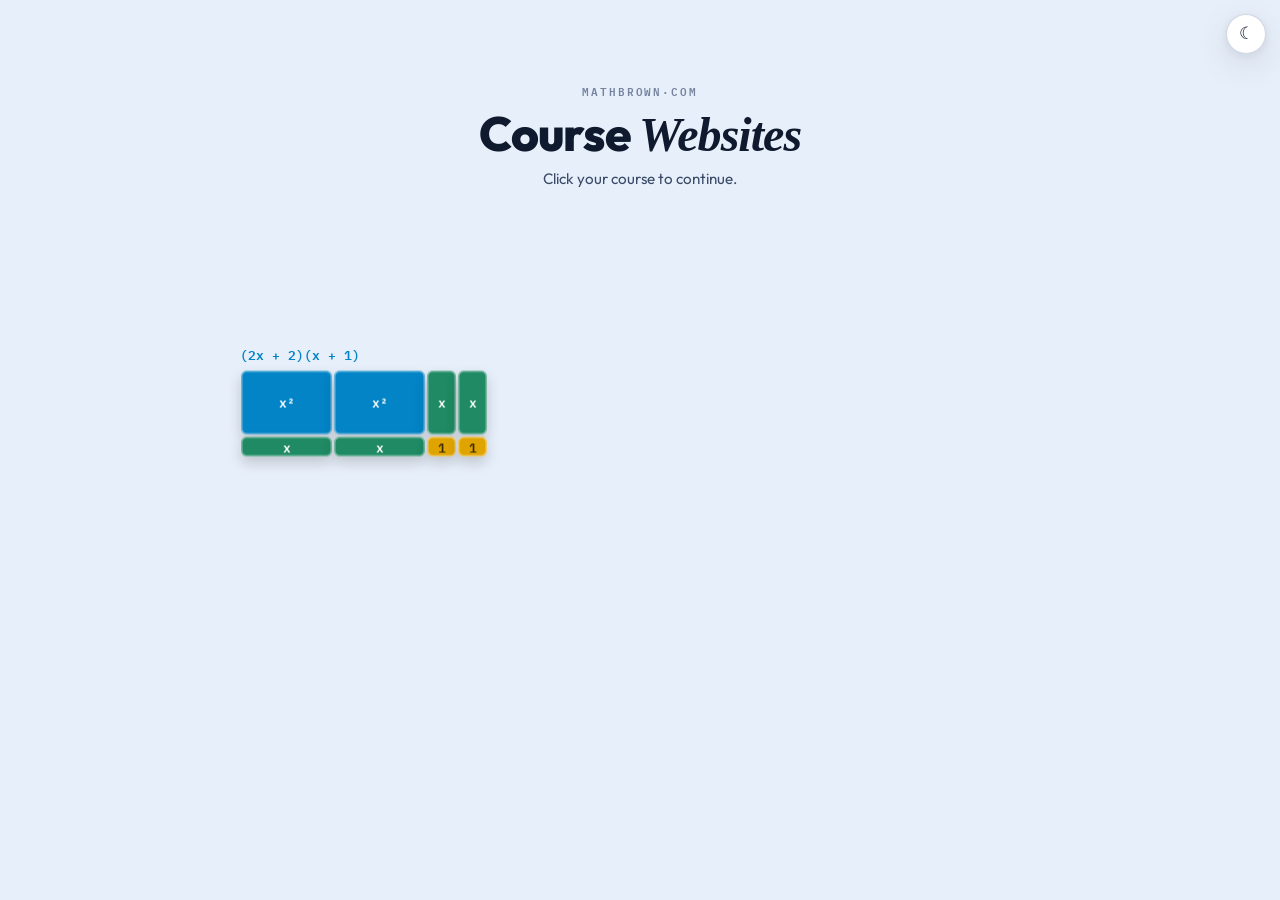
==== commit ab75a2ef: "Homepage: the fast scatter is gone; each course arrives by its own show and stays put in a two-row l" ====
--- a/index.html
+++ b/index.html
@@ -22,19 +22,20 @@
   --bg:#e7effa;--surface:#ffffff;
   --ink:#101a2e;--t2:#3a4a68;--t3:#75839f;
   --sh:0 2px 10px rgba(16,26,46,.08),0 10px 34px rgba(16,26,46,.10);
+  --tile-sq:#0284c7;--tile-x:#1f8a63;--tile-u:#e0a400;--tile-ink:#fff;--tile-uink:#3a2a00;
 }
 :root[data-theme="dark"]{
   color-scheme:dark;
   --bg:#0a1120;--surface:#111b30;
   --ink:#d9e3f5;--t2:#97a8c8;--t3:#5c6d8f;
   --sh:0 2px 10px rgba(0,0,0,.4),0 10px 34px rgba(0,0,0,.45);
+  --tile-sq:#38bdf8;--tile-x:#43c79f;--tile-u:#ffc65c;--tile-ink:#04243a;--tile-uink:#3a2a00;
 }
 .card[data-c=mhf]{--ac:#38127d}.card[data-c=mcr]{--ac:#7c3aed}
-.card[data-c=t1w]{--ac:#0284c7}.card[data-c=spe]{--ac:#2f7d4f}.card[data-c=mdm]{--ac:#e8103d}.card[data-c=mcv]{--ac:#0a6f9e}
+.card[data-c=t1w]{--ac:#0284c7}.card[data-c=mdm]{--ac:#e8103d}.card[data-c=mcv]{--ac:#0a6f9e}
 [data-theme="dark"] .card[data-c=mhf]{--ac:#7d51e6}
 [data-theme="dark"] .card[data-c=mcr]{--ac:#a78bfa}
 [data-theme="dark"] .card[data-c=t1w]{--ac:#38bdf8}
-[data-theme="dark"] .card[data-c=spe]{--ac:#66c68f}
 [data-theme="dark"] .card[data-c=mdm]{--ac:#ff3b5f}
 [data-theme="dark"] .card[data-c=mcv]{--ac:#45baed}
 
@@ -44,7 +45,7 @@
   overflow:hidden;-webkit-user-select:none;user-select:none;touch-action:manipulation}
 
 /* ── theme toggle ────────────────────────────────────────── */
-.theme-btn{position:fixed;top:14px;right:14px;z-index:5;width:40px;height:40px;
+.theme-btn{position:fixed;top:14px;right:14px;z-index:6;width:40px;height:40px;
   border-radius:50%;background:var(--surface);color:var(--ink);
   border:1px solid rgba(127,140,170,.35);box-shadow:var(--sh);
   font-size:1.05rem;line-height:1;cursor:pointer;display:grid;place-items:center;padding:0;
@@ -59,9 +60,10 @@
 h1 em{font-family:Georgia,serif;font-weight:700}
 .tag{color:var(--t2);font-size:.95rem}
 
-/* ── cards ───────────────────────────────────────────────── */
+/* ── cards: two rows, semester 1 above semester 2; each arrives by its own show, then stays put ── */
 .card{position:absolute;left:0;top:0;width:248px;z-index:2;display:block;
   text-decoration:none;color:inherit;pointer-events:none;will-change:transform;
+  opacity:0;visibility:hidden;backface-visibility:hidden;-webkit-backface-visibility:hidden;
   -webkit-tap-highlight-color:transparent}
 .card .in{display:block;background:var(--surface);border-radius:14px;padding:.95rem 1.1rem .95rem 1.25rem;
   border:1px solid color-mix(in srgb,var(--ac) 30%,transparent);
@@ -71,15 +73,29 @@
   letter-spacing:.14em;color:var(--ac)}
 .card .name{display:block;font-weight:700;font-size:1.12rem;line-height:1.25;margin:.15rem 0 .3rem}
 .card .sub{display:block;font-size:.74rem;color:var(--t3)}
-.card.live{pointer-events:auto;cursor:pointer}
-.card.live:hover .in,.card.live:focus-visible .in{transform:translateY(-3px);
+.card.home{pointer-events:auto;cursor:pointer;opacity:1;visibility:visible}
+.card.home:hover .in,.card.home:focus-visible .in{transform:translateY(-3px);
   box-shadow:inset 4px 0 0 var(--ac),0 0 0 3px color-mix(in srgb,var(--ac) 14%,transparent),var(--sh)}
 .card:focus-visible{outline:none}
+.rlab{position:absolute;left:0;top:0;z-index:2;pointer-events:none;white-space:nowrap;
+  font-family:var(--mono);font-size:.62rem;letter-spacing:.16em;text-transform:uppercase;color:var(--t3);font-weight:600;
+  opacity:0;transition:opacity .7s}
+.rlab.show{opacity:1}
+
+/* ── the two drawing layers: #fx behind the cards (the functions), #jump above them (the ski jump) ── */
+#fx,#jump{position:fixed;inset:0;width:100%;height:100%;pointer-events:none}
+#fx{z-index:1}#jump{z-index:4}
+
+/* ── MTH1W arrives as algebra tiles: eight tiles tumble in, snap into the area model of (2x + 2)(x + 1), and the model flips over to show the card ── */
+.tw{position:absolute;left:0;top:0;z-index:3;pointer-events:none;perspective:900px}
+.tw .model{position:absolute;inset:0;transform-style:preserve-3d}
+.tile{position:absolute;border-radius:6px;display:grid;place-items:center;font-family:var(--mono);font-weight:600;font-size:.82rem;color:var(--tile-ink);
+  box-shadow:inset 0 0 0 1.5px rgba(255,255,255,.4),0 6px 14px rgba(0,0,0,.18);
+  transition:transform .75s cubic-bezier(.2,1.25,.4,1),opacity .35s;backface-visibility:hidden;-webkit-backface-visibility:hidden;will-change:transform}
+.tile.sq{background:var(--tile-sq)}.tile.x{background:var(--tile-x)}.tile.u{background:var(--tile-u);color:var(--tile-uink)}
+.tlab{position:absolute;left:0;top:0;z-index:3;pointer-events:none;white-space:nowrap;font-family:var(--mono);font-size:.82rem;font-weight:600;opacity:0;transition:opacity .4s}
 
 /* ── MDM4U arrives by dice: two big red dice tossed in, tumbling, that come together to form its card ── */
-.card.seed,.card.seed2{opacity:0;visibility:hidden}
-/* ── MCV4U arrives by ski jump: a curve, a point with its velocity vector, a flight, a landing ── */
-#jump{position:fixed;inset:0;width:100%;height:100%;z-index:1;pointer-events:none}
 .dw{position:absolute;left:0;top:0;width:64px;height:64px;perspective:700px;z-index:3;pointer-events:none;opacity:0;will-change:transform}
 .die{position:relative;width:64px;height:64px;transform-style:preserve-3d}
 .die .f{position:absolute;inset:0;background:#e8103d;border-radius:13px;display:grid;grid-template-columns:repeat(3,1fr);grid-template-rows:repeat(3,1fr);
@@ -90,14 +106,13 @@
 .die .f2{transform:rotateY(90deg) translateZ(32px)}.die .f5{transform:rotateY(-90deg) translateZ(32px)}
 .die .f3{transform:rotateX(90deg) translateZ(32px)}.die .f4{transform:rotateX(-90deg) translateZ(32px)}
 
-/* ── static fallback (reduced motion / no JS) ────────────── */
+/* ── static layout (reduced motion, no JS, or a small window) ────────────── */
 body.static{overflow:auto}
 body.static .masthead{position:static;margin-top:9vh;pointer-events:auto}
 body.static #field{display:flex;flex-wrap:wrap;justify-content:center;gap:1.1rem;
   padding:2rem 1.2rem 4rem;max-width:60rem;margin:0 auto}
-body.static .card{position:static;pointer-events:auto;transform:none!important}
-body.static .card.spe{pointer-events:none}
-body.static .card.seed,body.static .card.seed2{opacity:1;visibility:visible}
+body.static .card{position:static;pointer-events:auto;transform:none!important;opacity:1;visibility:visible}
+body.static .rlab,body.static #fx,body.static #jump{display:none}
 @media (max-width:560px){.card{width:min(230px,74vw)}}
 </style>
 </head>
@@ -110,30 +125,28 @@
 </header>
 
 <main id="field">
+  <div class="rlab" id="lab1">Semester 1 &middot; Sep 2026 &ndash; Jan 2027</div>
+  <a class="card" data-c="t1w" href="/mth1w/">
+    <span class="in"><span class="code">MTH1W</span>
+    <span class="name">Mathematics 9</span>
+    <span class="sub">Grade 9 &middot; De-streamed</span></span></a>
+  <a class="card" data-c="mcr" href="/mcr3u/">
+    <span class="in"><span class="code">MCR3U</span>
+    <span class="name">Functions</span>
+    <span class="sub">Grade 11 &middot; University Preparation</span></span></a>
   <a class="card" data-c="mhf" href="/mhf4u/">
     <span class="in"><span class="code">MHF4U</span>
     <span class="name">Advanced Functions</span>
     <span class="sub">Grade 12 &middot; University Preparation</span></span></a>
-  <a class="card" data-c="mcr" href="/mcr3u/">
-    <span class="in"><span class="code">MCR3U</span>
-    <span class="name">Functions</span>
-    <span class="sub">Grade 11 &middot; University Preparation</span></span></a>
-  <a class="card" data-c="t1w" href="/mth1w/">
-    <span class="in"><span class="code">MTH1W</span>
-    <span class="name">Mathematics 9</span>
-    <span class="sub">Grade 9 &middot; De-streamed</span></span></a>
-  <a class="card seed" data-c="mdm" href="/MDM4U/">
+  <div class="rlab" id="lab2">Semester 2 &middot; Feb &ndash; Jun 2027</div>
+  <a class="card" data-c="mdm" href="/MDM4U/">
     <span class="in"><span class="code">MDM4U</span>
     <span class="name">Data Management</span>
     <span class="sub">Grade 12 &middot; University Preparation</span></span></a>
-  <a class="card seed2" data-c="mcv" href="/MCV4U/">
+  <a class="card" data-c="mcv" href="/MCV4U/">
     <span class="in"><span class="code">MCV4U</span>
     <span class="name">Calculus &amp; Vectors</span>
     <span class="sub">Grade 12 &middot; University Preparation</span></span></a>
-  <div class="card spe" data-c="spe" aria-hidden="true">
-    <span class="in"><span class="code">GLX4O</span>
-    <span class="name">How to Get 100% on Any Test</span>
-    <span class="sub">Grade 12 &middot; Open</span></span></div>
 </main>
 
 <script>
@@ -149,103 +162,147 @@
   });
   paintBtn();
 
-  if(matchMedia('(prefers-reduced-motion: reduce)').matches) return; // static layout stays
+  // the show needs motion and room for a row of three; otherwise the static layout stays
+  if(matchMedia('(prefers-reduced-motion: reduce)').matches||innerWidth<860||innerHeight<560) return;
   document.body.classList.remove('static');
 
-  var DODGE_END=5000, SETTLE=6000;         // dodge for 5 s, fully calm by 6 s
-  var R=180, FLEE=5200, VFLEE=850;         // flee radius / accel / speed cap
-  var cards=[].slice.call(document.querySelectorAll('.card')).filter(function(el){return !el.classList.contains('seed')&&!el.classList.contains('seed2')});
-  var W=innerWidth,H=innerHeight,PAD=10;
-  var mouse={x:-1e4,y:-1e4,on:false}, touchTimer=null;
-
-  var boxes=cards.map(function(el){
-    var spe=el.classList.contains('spe');
-    return {el:el,spe:spe,w:248,h:120,x:0,y:0,vx:0,vy:0};
-  });
-
-  // scatter without overlaps (best effort), below the masthead —
-  // deferred to the first frame with a real viewport
-  function scatter(){
-    var topY=Math.min(H*.34,260);
-    boxes.forEach(function(b,i){
-      b.w=b.el.offsetWidth||248; b.h=b.el.offsetHeight||120;
-      for(var t=0;t<80;t++){
-        b.x=PAD+Math.random()*Math.max(40,W-b.w-2*PAD);
-        b.y=topY+Math.random()*Math.max(40,H-b.h-topY-PAD);
-        var ok=true;
-        for(var j=0;j<i;j++){var o=boxes[j];
-          if(b.x<o.x+o.w+16&&o.x<b.x+b.w+16&&b.y<o.y+o.h+16&&o.y<b.y+b.h+16){ok=false;break}}
-        if(ok)break;
+  /* ── the field: semester 1 (MTH1W, MCR3U, MHF4U) in a row of three, semester 2 (MDM4U, MCV4U) centred
+     beneath. Every card arrives by its own show, in that order, and then stays exactly where it landed:
+       MTH1W   algebra tiles tumble in, build the area model of (2x + 2)(x + 1) and flip over into the card
+       MCR3U   a spinning unit circle traces y = sin x across the row; the card pops where the wave reaches it
+       MHF4U   a cubic sweeps in from the right; where it meets the sine wave, the card pops
+       MDM4U   two red dice are tossed in, tumble, bounce, roll together and become the card
+       MCV4U   a ski jump: a point rides a ramp up the left edge, flies over semester 1 and lands as the card  ── */
+  var PAD=10,CW=248,GAP=28,LBL=22,W=innerWidth,H=innerHeight;
+  var ids=['t1w','mcr','mhf','mdm','mcv'];
+  var cards=ids.map(function(id){return document.querySelector('.card[data-c='+id+']')});
+  var labs=[document.getElementById('lab1'),document.getElementById('lab2')];
+  var CH=124,chN=0;
+  var L={slots:[],c:[]};
+  function layout(){
+    W=innerWidth;H=innerHeight;
+    if(!chN--){chN=30;CH=cards[0].offsetHeight||CH}   // re-measured now and then: the web font arrives after the first frame
+    var topB=Math.min(H*.09+128,250),gridH=2*LBL+2*CH+GAP;   // just under the masthead (9vh + its height)
+    var y0=topB+Math.max(0,H-PAD-topB-gridH)*.32;
+    var x0=(W-(3*CW+2*GAP))/2,xs=(W-(2*CW+GAP))/2;
+    L.topB=topB;L.x0=x0;L.xs=xs;L.r1=y0+LBL;L.r2=L.r1+CH+GAP+LBL;
+    L.slots=[[x0,L.r1],[x0+CW+GAP,L.r1],[x0+2*(CW+GAP),L.r1],[xs,L.r2],[xs+CW+GAP,L.r2]];
+    L.c=L.slots.map(function(s){return [s[0]+CW/2,s[1]+CH/2]});
+    labs[0].style.transform='translate3d('+x0+'px,'+(L.r1-LBL+2)+'px,0)';
+    labs[1].style.transform='translate3d('+xs+'px,'+(L.r2-LBL+2)+'px,0)';
+  }
+  var home=[0,0,0,0,0];
+  function tr(i,extra){var s=L.slots[i];return 'translate3d('+s[0]+'px,'+s[1]+'px,0)'+(extra||'')}
+  function arrive(i){home[i]=1;cards[i].classList.add('home');cards[i].style.opacity='';cards[i].style.visibility='';cards[i].style.transform=tr(i);if(i===0)labs[0].classList.add('show');if(i===3)labs[1].classList.add('show')}
+  var colN=0,cols=[];
+  function col(i){if(!colN--){colN=30;cols=cards.map(function(c){return getComputedStyle(c).getPropertyValue('--ac').trim()})}return cols[i]}
+  function backOut(q){var b=1.70158;return 1+(b+1)*Math.pow(q-1,3)+b*Math.pow(q-1,2)}
+  function easeIO(k){return k<.5?4*k*k*k:1-Math.pow(-2*k+2,3)/2}
+
+  /* canvases: fx behind the cards, jump above them */
+  var fx=document.createElement('canvas'),fxx=fx.getContext('2d'),jc=document.createElement('canvas'),jx=jc.getContext('2d'),cw=0,chh=0;
+  fx.id='fx';jc.id='jump';document.body.appendChild(fx);document.body.appendChild(jc);
+  function sizeCanvases(){
+    if(cw===W&&chh===H)return;cw=W;chh=H;var dpr=Math.min(devicePixelRatio||1,2);
+    [[fx,fxx],[jc,jx]].forEach(function(p){p[0].width=W*dpr;p[0].height=H*dpr;p[1].setTransform(dpr,0,0,dpr,0,0)});
+  }
+
+  /* ── MTH1W: algebra tiles ── */
+  var T_TILE=250,T_FLIP=T_TILE+90*7+780,FLIP_D=720,tw=null,model=null,tlab=null,tState=0;
+  function buildTiles(){
+    var s=L.slots[0],uw=CW/8,uh=CH/4,X=3;
+    tw=document.createElement('div');tw.className='tw';tw.style.width=CW+'px';tw.style.height=CH+'px';tw.style.transform='translate3d('+s[0]+'px,'+s[1]+'px,0)';
+    model=document.createElement('div');model.className='model';tw.appendChild(model);
+    var spec=[['sq',0,0,X,X,'x²'],['sq',X,0,X,X,'x²'],['x',2*X,0,1,X,'x'],['x',2*X+1,0,1,X,'x'],['x',0,X,X,1,'x'],['x',X,X,X,1,'x'],['u',2*X,X,1,1,'1'],['u',2*X+1,X,1,1,'1']];
+    spec.forEach(function(t,i){
+      var d=document.createElement('div');d.className='tile '+t[0];
+      d.style.left=t[1]*uw+1+'px';d.style.top=t[2]*uh+1+'px';d.style.width=t[3]*uw-2+'px';d.style.height=t[4]*uh-2+'px';d.textContent=t[5];
+      var a=Math.random()*6.283,R=420+Math.random()*420;
+      d.style.transform='translate3d('+Math.cos(a)*R+'px,'+Math.sin(a)*R+'px,'+(-520-Math.random()*420)+'px) rotateX('+(Math.random()*300-150)+'deg) rotateY('+(Math.random()*300-150)+'deg) rotateZ('+(Math.random()*160-80)+'deg)';
+      d.style.opacity=0;model.appendChild(d);
+      setTimeout(function(){d.style.transform='';d.style.opacity=1},T_TILE+90*i);
+    });
+    document.body.appendChild(tw);
+    tlab=document.createElement('div');tlab.className='tlab';tlab.textContent='(2x + 2)(x + 1)';tlab.style.color=col(0);
+    tlab.style.transform='translate3d('+s[0]+'px,'+(s[1]-26)+'px,0)';document.body.appendChild(tlab);
+    setTimeout(function(){tlab.style.opacity=1},T_TILE+300);
+    tState=1;
+  }
+  function stepTiles(el){
+    if(tState!==1||el<T_FLIP)return;
+    var q=Math.min((el-T_FLIP)/FLIP_D,1),e=easeIO(q);
+    model.style.transform='rotateY('+(180*e)+'deg)';
+    var c=cards[0];c.style.visibility='visible';c.style.opacity=1;c.style.transform=tr(0,' perspective(900px) rotateY('+(-180+180*e)+'deg)');
+    if(q>.5&&tlab.textContent.length<20){tlab.textContent='(2x + 2)(x + 1) = 2x² + 4x + 2';setTimeout(function(){tlab.style.opacity=0},900)}
+    if(q>=1){tState=2;arrive(0);setTimeout(function(){tw.remove();tlab.remove()},1300)}
+  }
+
+  /* ── MCR3U and MHF4U: the sine wave and the cubic ── */
+  var T_F=2000,V=3.4,VC=2.7,A=46,K=95,F=null,popT=[0,0,0,0,0];
+  function fxSetup(){
+    var c1=L.c[1],c2=L.c[2];
+    F={m:(c1[0]+c2[0])/2,U:(c2[0]-c1[0])/2,yc:c1[1]};
+    F.cx=Math.max(A+18,L.x0-118);F.Xs=(F.cx+A+14-F.m)/F.U;F.Xend=1.5;
+    F.t1=T_F+(-1-F.Xs)/V*1000;F.t2=T_F+(1-F.Xs)/V*1000;F.tEnd=T_F+(F.Xend-F.Xs)/V*1000;
+    F.tc0=F.t2-(.4/VC)*1000;F.tcEnd=F.tc0+(2.9/VC)*1000;
+    F.fade0=Math.max(F.tEnd,F.tcEnd)+200;F.fade1=F.fade0+600;
+  }
+  function px(X){return F.m+X*F.U}
+  function sy(X){return F.yc-A*Math.sin(Math.PI*X)}
+  function cy(X){return F.yc-K*((X+1)*X*(X-1))}
+  function curve(fn,X0,X1,c,w,alpha){
+    var n=Math.max(2,Math.ceil(Math.abs(X1-X0)*60));
+    fxx.globalAlpha=alpha;fxx.strokeStyle=c;fxx.lineWidth=w;fxx.lineCap='round';fxx.lineJoin='round';
+    fxx.shadowColor=c;fxx.shadowBlur=10;fxx.beginPath();
+    for(var i=0;i<=n;i++){var X=X0+(X1-X0)*i/n;i?fxx.lineTo(px(X),fn(X)):fxx.moveTo(px(X),fn(X))}
+    fxx.stroke();fxx.shadowBlur=0;fxx.globalAlpha=1;
+  }
+  function dot(x,y,r,c){fxx.beginPath();fxx.arc(x,y,r,0,6.283);fxx.fillStyle=c;fxx.fill()}
+  function label(t,x,y,c,alpha){fxx.globalAlpha=alpha;fxx.font="600 14px 'IBM Plex Mono',monospace";fxx.fillStyle=c;fxx.fillText(t,x,y);fxx.globalAlpha=1}
+  function pop(i,now){if(!popT[i]&&!home[i])popT[i]=now}
+  function stepPops(now){
+    for(var i=0;i<5;i++){if(!popT[i]||home[i])continue;
+      var q=Math.min((now-popT[i])/520,1),e=backOut(q),c=cards[i];
+      c.style.visibility='visible';c.style.opacity=Math.min(1,q*3);c.style.transform=tr(i,' scale('+(.45+.55*e)+')');
+      var k=Math.min((now-popT[i])/700,1),cc=L.c[i];
+      fxx.globalAlpha=(1-k)*.8;fxx.strokeStyle=col(i);fxx.lineWidth=3*(1-k)+.5;fxx.beginPath();fxx.arc(cc[0],cc[1],16+170*k,0,6.283);fxx.stroke();fxx.globalAlpha=1;
+      if(q>=1&&k>=1)arrive(i);
+    }
+  }
+  function stepFx(el,now){
+    fxx.clearRect(0,0,W,H);
+    if(F&&el>=T_F&&el<F.fade1){
+      var fade=el<F.fade0?1:1-(el-F.fade0)/(F.fade1-F.fade0),c3=col(1),c4=col(2);
+      var Xt=Math.min(F.Xs+V*(el-T_F)/1000,F.Xend),th=Math.PI*Xt;
+      curve(sy,F.Xs,Xt,c3,3,.9*fade);
+      /* the unit circle generating the wave: a radius sweeps round, a dashed line carries its height to the tip */
+      var tracing=Xt<F.Xend,ca=tracing?1:Math.max(0,1-(el-F.tEnd)/350);
+      if(ca>0){
+        var Px=F.cx+A*Math.cos(th),Py=F.yc-A*Math.sin(th);
+        fxx.globalAlpha=.55*ca*fade;fxx.strokeStyle=c3;fxx.lineWidth=1.5;fxx.beginPath();fxx.arc(F.cx,F.yc,A,0,6.283);fxx.stroke();
+        fxx.beginPath();fxx.moveTo(F.cx-A-8,F.yc);fxx.lineTo(F.cx+A+8,F.yc);fxx.moveTo(F.cx,F.yc-A-8);fxx.lineTo(F.cx,F.yc+A+8);fxx.stroke();
+        fxx.globalAlpha=.9*ca*fade;fxx.lineWidth=2.2;fxx.beginPath();fxx.moveTo(F.cx,F.yc);fxx.lineTo(Px,Py);fxx.stroke();
+        fxx.setLineDash([4,6]);fxx.globalAlpha=.6*ca*fade;fxx.lineWidth=1.4;fxx.beginPath();fxx.moveTo(Px,Py);fxx.lineTo(px(Xt),Py);fxx.stroke();fxx.setLineDash([]);
+        fxx.globalAlpha=ca*fade;dot(Px,Py,4,c3);dot(px(Xt),sy(Xt),4.5,c3);
+        var deg=Math.round(((th*180/Math.PI)%360+360)%360);
+        label('θ = '+deg+'°',F.cx-30,F.yc+A+24,c3,.85*ca*fade);
+        label('y = sin x',px(Xt)+12,sy(Xt)-12,c3,.9*ca*fade);
+        fxx.globalAlpha=1;
       }
-      var sp=260+Math.random()*180, a=Math.random()*Math.PI*2;
-      b.vx=Math.cos(a)*sp; b.vy=Math.sin(a)*sp;
-    });
-  }
-
-  function aim(e){mouse.x=e.clientX;mouse.y=e.clientY;mouse.on=true;
-    if(e.pointerType==='touch'){clearTimeout(touchTimer);
-      touchTimer=setTimeout(function(){mouse.on=false},400)}}
-  addEventListener('pointermove',aim,{passive:true});
-  addEventListener('pointerdown',function(e){aim(e);
-    // a tap ON or NEAR a dodging card sends it off at full speed instantly
-    var el2=t0===null?0:performance.now()-t0;
-    boxes.forEach(function(b){
-      if(!(b.spe||el2<DODGE_END))return;
-      if(b.spe&&overlapsPointer(b,e.clientX,e.clientY)){blink(b,e.clientX,e.clientY);return}
-      var dx=b.x+b.w/2-e.clientX, dy=b.y+b.h/2-e.clientY, d=Math.hypot(dx,dy);
-      if(d-Math.min(b.w,b.h)/2<(b.spe?260:R)){
-        if(d<8){var ra=Math.random()*Math.PI*2;dx=Math.cos(ra);dy=Math.sin(ra);d=1}
-        // blend the escape toward the viewport centre so it finds open space
-        var tx=innerWidth/2-b.x-b.w/2, ty=innerHeight/2-b.y-b.h/2, tl=Math.hypot(tx,ty)||1;
-        var ex=dx/d+tx/tl*.45, ey=dy/d+ty/tl*.45, elen=Math.hypot(ex,ey)||1;
-        var v=b.spe?2200:850;
-        b.vx=ex/elen*v; b.vy=ey/elen*v;
-        if(e.pointerType==='touch'){
-          // no cursor warning on touch, so dash clear of the finger in one frame
-          var D=Math.hypot(b.w,b.h)*.9+70, W2=innerWidth, H2=innerHeight, tB=Math.min(H2*.30,250);
-          var nx=b.x+ex/elen*D, ny=b.y+ey/elen*D;
-          nx=Math.min(Math.max(nx,PAD),W2-b.w-PAD); ny=Math.min(Math.max(ny,tB),H2-b.h-PAD);
-          if(Math.hypot(nx+b.w/2-e.clientX,ny+b.h/2-e.clientY)<170){ // cornered: cut across the middle
-            var ml=Math.hypot(W2/2-b.w/2-b.x,H2/2-b.h/2-b.y)||1;
-            nx=b.x+(W2/2-b.w/2-b.x)/ml*D; ny=b.y+(H2/2-b.h/2-b.y)/ml*D;
-            nx=Math.min(Math.max(nx,PAD),W2-b.w-PAD); ny=Math.min(Math.max(ny,tB),H2-b.h-PAD);
-          }
-          b.x=nx; b.y=ny;
-        }
+      if(el>=F.tc0){
+        var Xc=Math.max(1.4-VC*(el-F.tc0)/1000,-1.5);
+        curve(cy,1.4,Xc,c4,3,.9*fade);
+        if(Xc>-1.5){fxx.globalAlpha=fade;dot(px(Xc),cy(Xc),4.5,c4);label('y = x³ − x',px(Xc)-96,cy(Xc)-14,c4,.9*fade);fxx.globalAlpha=1}
       }
-    });
-  },{passive:true});
-  document.documentElement.addEventListener('mouseleave',function(){mouse.on=false});
-
-  // last-resort escape: pick a landing spot far from the pointer and clear of other cards
-  function openSpot(b,px,py){
-    var W2=innerWidth,H2=innerHeight,tB=Math.min(H2*.30,250),best=null,bestScore=-1;
-    for(var i=0;i<14;i++){
-      var cx2,cy2;
-      if(i===0){cx2=W2/2-b.w/2;cy2=(tB+H2-b.h)/2}
-      else{cx2=PAD+Math.random()*Math.max(40,W2-b.w-2*PAD);
-           cy2=tB+Math.random()*Math.max(40,H2-b.h-tB-PAD)}
-      var dCur=Math.hypot(cx2+b.w/2-px,cy2+b.h/2-py),clear=1;
-      boxes.forEach(function(o){if(o!==b&&
-        cx2<o.x+o.w+14&&o.x<cx2+b.w+14&&cy2<o.y+o.h+14&&o.y<cy2+b.h+14)clear=0});
-      var score=Math.min(dCur,520)+clear*400;
-      if(score>bestScore){bestScore=score;best={x:cx2,y:cy2}}
+      if(el>=F.t1)pop(1,now);
+      if(el>=F.t2)pop(2,now);
     }
-    return best;
-  }
-  function blink(b,px,py){
-    var t=openSpot(b,px,py);
-    b.x=t.x; b.y=t.y;
-    var dx=b.x+b.w/2-px, dy=b.y+b.h/2-py, dl=Math.hypot(dx,dy)||1;
-    b.vx=dx/dl*600; b.vy=dy/dl*600; b.ang=Math.atan2(b.vy,b.vx);
-  }
-  function overlapsPointer(b,px,py){
-    return px>b.x-8&&px<b.x+b.w+8&&py>b.y-8&&py<b.y+b.h+8;
-  }
-
-  // ── MDM4U arrives by dice: at 2 s two big red dice are tossed in from the bottom corners, tumble through the
-  //    air, bounce, roll to a stop on a face, slide together and become the card, which then joins the others ──
-  var seedEl=document.querySelector('.card.seed'), dice=[], diceState=0, M=null, formT=0;
+    stepPops(now);
+  }
+
+  /* ── MDM4U arrives by dice: two big red dice tossed in from the bottom corners, tumble through the air,
+        bounce, roll to a stop on a face, slide together and become the card ── */
+  var seedEl=cards[3],dice=[],diceState=0,M=null,formT=0,T_D=0;
   function mkDie(){
     var w=document.createElement('div');w.className='dw';var d=document.createElement('div');d.className='die';
     var P={1:[4],2:[0,8],3:[0,4,8],4:[0,2,6,8],5:[0,2,4,6,8],6:[0,2,3,5,6,8]};
@@ -256,7 +313,7 @@
     return{w:w,d:d,x:0,y:0,vx:0,vy:0,rx:0,ry:0,rz:0,wx:0,wy:0,wz:0,bounces:0,done:false};
   }
   function tossDice(){
-    var topB=Math.min(H*.30,250);M={x:W/2,y:topB+(H-topB)*.52};
+    M={x:L.c[3][0],y:L.c[3][1]};
     var g=1500,tf=1.15;
     [[-90,H+60,-72],[W+90,H+60,72]].forEach(function(s){
       var d=mkDie();d.x=s[0];d.y=s[1];var tx=M.x+s[2],ty=M.y;
@@ -304,200 +361,96 @@
       d.x=d.sx+(tx-d.sx)*Math.min(1,e*1.15);d.y=d.sy+(ty-d.sy)*Math.min(1,e*1.15);
       d.w.style.opacity=1-q;paintDie(d,q?' scale('+(1-q*.45)+')':'');
     });
-    if(q>0){
-      var cw=seedEl.offsetWidth||248,ch=seedEl.offsetHeight||120;
-      seedEl.style.visibility='visible';seedEl.style.opacity=q;
-      seedEl.style.transform='translate3d('+(M.x-cw/2)+'px,'+(M.y-ch/2)+'px,0) scale('+(.55+.45*q)+')';
-    }
-    if(k>=1){
-      diceState=3;dice.forEach(function(d){d.w.remove()});
-      var cw2=seedEl.offsetWidth||248,ch2=seedEl.offsetHeight||120;
-      var b={el:seedEl,spe:false,w:cw2,h:ch2,x:M.x-cw2/2,y:M.y-ch2/2,vx:(Math.random()-.5)*140,vy:(Math.random()-.5)*140};
-      boxes.push(b);seedEl.classList.remove('seed');seedEl.style.opacity='';seedEl.style.visibility='';
-      if(live)seedEl.classList.add('live');
-    }
-  }
-
-  // ── MCV4U arrives by ski jump: once the dice have made their card, a curve draws itself across the lower left,
-  //    a point rides it with its velocity vector (f′ reading out), leaves at the crest along the horizontal tangent
-  //    and flies as a projectile; the card lands where it comes down and joins the others ──
-  var jumpEl=document.querySelector('.card.seed2'), jc=document.createElement('canvas'), jx=jc.getContext('2d'), jumpState=0, jumpT0=0, jumpLand=0, J=null;
-  jc.id='jump'; document.body.appendChild(jc);
+    if(q>0){seedEl.style.visibility='visible';seedEl.style.opacity=q;seedEl.style.transform=tr(3,' scale('+(.55+.45*q)+')')}
+    if(k>=1){diceState=3;dice.forEach(function(d){d.w.remove()});arrive(3)}
+  }
+
+  /* ── MCV4U arrives by ski jump: a ramp draws itself up the left edge, a point rides it with its velocity vector
+        (f′ reading out), leaves at the crest along the horizontal tangent, flies over the semester-1 row as a
+        projectile and lands as the card in its own place ── */
+  var jumpEl=cards[4],jumpState=0,jumpT0=0,jumpLand=0,J=null;
   function startJump(now){
-    if(!placed||!(W>320&&H>240))return;                                               // not before the field has a real viewport
-    var dpr=Math.min(devicePixelRatio||1,2); jc.width=W*dpr; jc.height=H*dpr; jx.setTransform(dpr,0,0,dpr,0,0);
-    var topB=Math.min(H*.30,250), xa=W*.03, xb=W*.5, base=Math.min(H-PAD-16,H*.94), amp=Math.min((base-topB)*.72,H*.46);
-    J={xa:xa,xb:xb,base:base,amp:amp,M:{x:W*.76,y:topB+(H-topB)*.62},col:getComputedStyle(jumpEl).getPropertyValue('--ac').trim()||'#0a6f9e',trail:[]};
-    J.f=function(u){return u*u*(3-2*u)}; J.fp=function(u){return 6*u*(1-u)};         // the ramp: a rise that flattens at the crest
-    J.px=function(u){return xa+(xb-xa)*u}; J.py=function(u){return base-amp*J.f(u)};
+    var xa=PAD+8,xb=Math.max(L.x0-44,xa+120),base=H-PAD-16,crestY=L.r1-26,amp=base-crestY;
+    J={xa:xa,xb:xb,base:base,amp:amp,M:{x:L.c[4][0],y:L.c[4][1]},col:col(4),trail:[]};
+    J.f=function(u){return u*u*(3-2*u)};J.fp=function(u){return 6*u*(1-u)};
+    J.px=function(u){return xa+(xb-xa)*u};J.py=function(u){return base-amp*J.f(u)};
     J.crest={x:J.px(1),y:J.py(1)};
-    var dx=J.M.x-J.crest.x, dy=Math.max(J.M.y-J.crest.y,60);
-    J.g=1700; J.tf=Math.sqrt(2*dy/J.g); J.vx=dx/J.tf;                                   // horizontal launch, lands at M
-    J.ride=Math.min(1.6,Math.max(.8,2*(xb-xa)/J.vx));                                  // accelerate up the ramp so the lip speed IS the launch speed
-    jumpState=1; jumpT0=now;
+    var dx=J.M.x-J.crest.x,dy=Math.max(J.M.y-J.crest.y,60);
+    J.g=1700;J.tf=Math.sqrt(2*dy/J.g);J.vx=dx/J.tf;
+    J.ride=Math.min(1.6,Math.max(.55,2*(xb-xa)/J.vx));
+    jumpState=1;jumpT0=now;
   }
   function jArrow(x1,y1,x2,y2,c,w){
-    var dx=x2-x1,dy=y2-y1,L=Math.hypot(dx,dy); if(L<1)return;
-    jx.strokeStyle=c; jx.fillStyle=c; jx.lineWidth=w; jx.lineCap='round';
-    jx.beginPath(); jx.moveTo(x1,y1); jx.lineTo(x2,y2); jx.stroke();
-    var ux=dx/L,uy=dy/L,hs=Math.min(10,L*.4);
-    jx.beginPath(); jx.moveTo(x2,y2); jx.lineTo(x2-ux*hs-uy*hs*.45,y2-uy*hs+ux*hs*.45); jx.lineTo(x2-ux*hs+uy*hs*.45,y2-uy*hs-ux*hs*.45); jx.closePath(); jx.fill();
+    var dx=x2-x1,dy=y2-y1,Ln=Math.hypot(dx,dy);if(Ln<1)return;
+    jx.strokeStyle=c;jx.fillStyle=c;jx.lineWidth=w;jx.lineCap='round';
+    jx.beginPath();jx.moveTo(x1,y1);jx.lineTo(x2,y2);jx.stroke();
+    var ux=dx/Ln,uy=dy/Ln,hs=Math.min(10,Ln*.4);
+    jx.beginPath();jx.moveTo(x2,y2);jx.lineTo(x2-ux*hs-uy*hs*.45,y2-uy*hs+ux*hs*.45);jx.lineTo(x2-ux*hs+uy*hs*.45,y2-uy*hs-ux*hs*.45);jx.closePath();jx.fill();
   }
   function jDot(x,y,r,c){jx.beginPath();jx.arc(x,y,r,0,6.283);jx.fillStyle=c;jx.fill()}
   function jLabel(t,x,y,c){jx.font="600 14px 'IBM Plex Mono',monospace";jx.fillStyle=c;jx.fillText(t,x,y)}
   function jCurve(u1,c,alpha){
-    jx.globalAlpha=alpha; jx.strokeStyle=c; jx.lineWidth=3.2; jx.lineCap='round'; jx.beginPath();
-    for(var i=0;i<=60;i++){var u=u1*i/60; i?jx.lineTo(J.px(u),J.py(u)):jx.moveTo(J.px(u),J.py(u))}
-    jx.stroke(); jx.globalAlpha=1;
+    jx.globalAlpha=alpha;jx.strokeStyle=c;jx.lineWidth=3.2;jx.lineCap='round';jx.beginPath();
+    for(var i=0;i<=60;i++){var u=u1*i/60;i?jx.lineTo(J.px(u),J.py(u)):jx.moveTo(J.px(u),J.py(u))}
+    jx.stroke();jx.globalAlpha=1;
   }
   function jTrail(c,alpha){
-    if(J.trail.length<2)return; jx.globalAlpha=alpha; jx.strokeStyle=c; jx.lineWidth=2; jx.setLineDash([5,6]); jx.beginPath();
-    J.trail.forEach(function(p,i){i?jx.lineTo(p[0],p[1]):jx.moveTo(p[0],p[1])}); jx.stroke(); jx.setLineDash([]); jx.globalAlpha=1;
+    if(J.trail.length<2)return;jx.globalAlpha=alpha;jx.strokeStyle=c;jx.lineWidth=2;jx.setLineDash([5,6]);jx.beginPath();
+    J.trail.forEach(function(p,i){i?jx.lineTo(p[0],p[1]):jx.moveTo(p[0],p[1])});jx.stroke();jx.setLineDash([]);jx.globalAlpha=1;
   }
   function stepJump(now){
     if(!jumpState||jumpState===3)return;
-    var t=(now-jumpT0)/1000, c=J.col, DRAW=.6, RIDE=J.ride; jx.clearRect(0,0,W,H);
+    var t=(now-jumpT0)/1000,c=J.col,DRAW=.6,RIDE=J.ride;jx.clearRect(0,0,W,H);
     if(jumpState===1){
-      var pd=Math.min(t/DRAW,1); jCurve(1-Math.pow(1-pd,3),c,.9);
+      var pd=Math.min(t/DRAW,1);jCurve(1-Math.pow(1-pd,3),c,.9);
       if(t<DRAW)return;
-      var tr=t-DRAW;
-      if(tr<RIDE){                                                                   // the ride up the ramp
-        var k=tr/RIDE, u=k*k, x=J.px(u), y=J.py(u);                                    // ease-in: gathering speed up the ramp
-        var k2=k+.01, u2=k2*k2, vx=(J.px(u2)-x)/(.01*RIDE), vy=(J.py(u2)-y)/(.01*RIDE);
-        jArrow(x,y,x+vx*.2,y+vy*.2,c,3); jDot(x,y,6.5,c);
+      var trd=t-DRAW;
+      if(trd<RIDE){
+        var k=trd/RIDE,u=k*k,x=J.px(u),y=J.py(u);
+        var k2=k+.01,u2=k2*k2,vx=(J.px(u2)-x)/(.01*RIDE),vy=(J.py(u2)-y)/(.01*RIDE);
+        jArrow(x,y,x+vx*.2,y+vy*.2,c,3);jDot(x,y,6.5,c);
         var m=J.fp(u)*J.amp/(J.xb-J.xa);
         jLabel("f′ = "+m.toFixed(2),x+14,y-16,c);
         return;
       }
-      var tf=tr-RIDE;
-      if(tf<J.tf){                                                                   // the flight: horizontal launch, gravity
-        var fx=J.crest.x+J.vx*tf, fy=J.crest.y+.5*J.g*tf*tf, fvy=J.g*tf;
-        J.trail.push([fx,fy]); jTrail(c,.7);
-        jArrow(fx,fy,fx+J.vx*.2,fy+fvy*.2,c,3); jDot(fx,fy,6.5,c);
-        jLabel("v = ("+(J.vx/100).toFixed(1)+", "+(-fvy/100).toFixed(1).replace("-","−")+")",fx+14,fy-16,c);
+      var tf=trd-RIDE;
+      if(tf<J.tf){
+        var fxp=J.crest.x+J.vx*tf,fyp=J.crest.y+.5*J.g*tf*tf,fvy=J.g*tf;
+        J.trail.push([fxp,fyp]);jTrail(c,.7);
+        jArrow(fxp,fyp,fxp+J.vx*.2,fyp+fvy*.2,c,3);jDot(fxp,fyp,6.5,c);
+        jLabel("v = ("+(J.vx/100).toFixed(1)+", "+(-fvy/100).toFixed(1).replace("-","−")+")",fxp+14,fyp-16,c);
         return;
       }
-      jumpState=2; jumpLand=now; jumpEl.style.visibility='visible';
+      jumpState=2;jumpLand=now;jumpEl.style.visibility='visible';
     }
     // state 2: the card lands with a bounce while the drawing fades
-    var q=Math.min((now-jumpLand)/450,1), b=1.70158, e=1+(b+1)*Math.pow(q-1,3)+b*Math.pow(q-1,2), fade=1-Math.min((now-jumpLand)/900,1);
-    jCurve(1,c,.9*fade); jTrail(c,.7*fade);
-    var cw=jumpEl.offsetWidth||248, ch=jumpEl.offsetHeight||120;
+    var q=Math.min((now-jumpLand)/450,1),e=backOut(q),fade=1-Math.min((now-jumpLand)/900,1);
+    jCurve(1,c,.9*fade);jTrail(c,.7*fade);
     jumpEl.style.opacity=Math.min(1,q*2.5);
-    jumpEl.style.transform='translate3d('+(J.M.x-cw/2)+'px,'+(J.M.y-ch/2)+'px,0) scale('+(.5+.5*e)+')';
-    if(fade<=0){
-      jumpState=3; jx.clearRect(0,0,W,H);
-      var bb={el:jumpEl,spe:false,w:cw,h:ch,x:J.M.x-cw/2,y:J.M.y-ch/2,vx:J.vx*.15,vy:0};
-      boxes.push(bb); jumpEl.classList.remove('seed2'); jumpEl.style.opacity=''; jumpEl.style.visibility='';
-      if(live)jumpEl.classList.add('live');
-    }
-  }
-
-  var t0=null,last=null,live=false,placed=false;
+    jumpEl.style.transform=tr(4,' scale('+(.5+.5*e)+')');
+    if(fade<=0){jumpState=3;jx.clearRect(0,0,W,H);arrive(4)}
+  }
+
+  var t0=null,last=null,started=false;
   function frame(now){
-    W=innerWidth; H=innerHeight;
-    if(!placed){
-      if(W<320||H<240){requestAnimationFrame(frame);return}
-      scatter(); placed=true;
-    }
+    layout();sizeCanvases();
+    if(W<320||H<240){requestAnimationFrame(frame);return}
     if(t0===null){t0=now;last=now}
-    var dt=Math.min((now-last)/1000,.032); last=now;
+    var dt=Math.min((now-last)/1000,.032);last=now;
     var el=now-t0;
-    if(diceState===0&&el>=2000)tossDice();
+    if(!started){started=true;buildTiles();fxSetup();T_D=F.fade0-300}
+    for(var i=0;i<5;i++)if(home[i])cards[i].style.transform=tr(i);   // placed cards follow the layout if the window changes
+    stepTiles(el);
+    stepFx(el,now);
+    if(diceState===0&&el>=T_D)tossDice();
     stepDice(dt,now);
-    if(jumpState===0&&el>=5200&&(diceState===3||el>=7000))startJump(now);
+    if(jumpState===0&&el>=T_D+2100&&(diceState===3||el>=T_D+4200))startJump(now);
     stepJump(now);
-
-    if(!live&&el>=DODGE_END){live=true;
-      boxes.forEach(function(b){if(!b.spe)b.el.classList.add('live')})}
-
-    var u=Math.min(el/SETTLE,1), drag=.05+2.4*u*u*u;
-    var topB=Math.min(H*.30,250);
-
-    boxes.forEach(function(b){
-      var dodging=b.spe||el<DODGE_END, fled=false;
-
-      // the pointer must NEVER rest on SPE, no matter what it's wedged against
-      if(b.spe&&mouse.on&&overlapsPointer(b,mouse.x,mouse.y)) blink(b,mouse.x,mouse.y);
-
-      var RR=b.spe?220:R;
-      var tcx=W/2-b.x-b.w/2, tcy=H/2-b.y-b.h/2, td=Math.hypot(tcx,tcy)||1;
-      if(dodging&&mouse.on){
-        var cx=b.x+b.w/2, cy=b.y+b.h/2, dx=cx-mouse.x, dy=cy-mouse.y;
-        var d=Math.hypot(dx,dy)-Math.min(b.w,b.h)/2;
-        if(d<RR){
-          if(Math.hypot(dx,dy)<8){var ra=Math.random()*Math.PI*2;dx=Math.cos(ra)*20;dy=Math.sin(ra)*20}
-          var k=Math.max(d,18), s=FLEE*Math.pow(1-Math.max(d,0)/RR,2);
-          if(b.spe)s*=2;
-          b.vx+=dx/k*s*dt; b.vy+=dy/k*s*dt; fled=true;
-          if(b.spe){b.vx+=tcx/td*s*.3*dt; b.vy+=tcy/td*s*.3*dt} // arc around walls
-        }
-      }
-      b.fledNow=fled;
-      if(el>SETTLE){ // everyone keeps gliding on a slowly wandering heading
-        if(b.ang===undefined)b.ang=Math.random()*6.283;
-        b.ang+=(Math.random()-.5)*1.6*dt;
-        var wf=b.spe?70:13;
-        b.vx+=Math.cos(b.ang)*wf*dt; b.vy+=Math.sin(b.ang)*wf*dt;
-        if(b.spe){b.vx+=tcx/td*20*dt; b.vy+=tcy/td*20*dt} // don't sulk in corners
-      }
-      if(b.spe&&el>SETTLE){ // wall aversion, ramps way up while being chased
-        var WM=150, wr=fled?2400:200;
-        b.vx+=wr*Math.max(0,1-(b.x-PAD)/WM)*dt;
-        b.vx-=wr*Math.max(0,1-(W-b.w-PAD-b.x)/WM)*dt;
-        b.vy+=wr*Math.max(0,1-(b.y-topB)/WM)*dt;
-        b.vy-=wr*Math.max(0,1-(H-b.h-PAD-b.y)/WM)*dt;
-      }
-
-      // post-settle: light drag so the glide survives; SPE calms fast after a flee
-      var dg=el>=SETTLE?(b.spe?(fled?.3:1.2):.5):drag;
-      var f=Math.exp(-dg*dt); b.vx*=f; b.vy*=f;
-
-      var sp=Math.hypot(b.vx,b.vy), cap;
-      if(dodging&&mouse.on) cap=b.spe?2200:VFLEE;
-      else if(el<SETTLE) cap=460;
-      else cap=b.spe?110:Math.max(30,sp*.96); // knocked cards glide, then calm
-      if(sp>cap){b.vx*=cap/sp;b.vy*=cap/sp}
-
-      b.x+=b.vx*dt; b.y+=b.vy*dt;
-      var hL=b.x<PAD, hR=b.x>W-b.w-PAD, hT=b.y<topB, hB=b.y>H-b.h-PAD;
-      if(hL)b.x=PAD; if(hR)b.x=W-b.w-PAD; if(hT)b.y=topB; if(hB)b.y=H-b.h-PAD;
-      if(hL||hR||hT||hB){
-        var sp2=Math.hypot(b.vx,b.vy);
-        if(b.spe&&fled&&mouse.on&&(hL||hR)&&(hT||hB)){ // chased into a corner: burst for the middle
-          b.vx=tcx/td*sp2; b.vy=tcy/td*sp2;
-        }else if(b.spe&&fled&&mouse.on){ // chased into a wall: slide along it, away from the cursor
-          if(hL||hR){b.vx=(hL?1:-1)*sp2*.25; b.vy=(b.y+b.h/2>mouse.y?1:-1)*sp2}
-          else{b.vy=(hT?1:-1)*sp2*.25; b.vx=(b.x+b.w/2>mouse.x?1:-1)*sp2}
-        }else{
-          if(hL)b.vx=Math.abs(b.vx)*.85;
-          if(hR)b.vx=-Math.abs(b.vx)*.85;
-          if(hT)b.vy=Math.abs(b.vy)*.85;
-          if(hB)b.vy=-Math.abs(b.vy)*.85;
-        }
-        b.ang=Math.atan2(b.vy,b.vx); // glide heading follows the bounce
-      }
-    });
-
-    // keep cards from stacking
-    for(var i=0;i<boxes.length;i++)for(var j=i+1;j<boxes.length;j++){
-      var a=boxes[i],c=boxes[j],M=10;
-      var px=Math.min(a.x+a.w,c.x+c.w)+M-Math.max(a.x,c.x);
-      var py=Math.min(a.y+a.h,c.y+c.h)+M-Math.max(a.y,c.y);
-      if(px>0&&py>0){
-        // SPE is heavy: it shoulders real cards out of its way, not vice versa
-        var ma=a.spe?(a.fledNow?9:4):1, mc=c.spe?(c.fledNow?9:4):1, ws=ma+mc;
-        if(px<py){var s=(a.x<c.x?-1:1)*px;a.x+=s*mc/ws;c.x-=s*ma/ws;var m=(a.vx+c.vx)/2;a.vx=m+(a.vx-m)*-.3;c.vx=m+(c.vx-m)*-.3}
-        else{var s2=(a.y<c.y?-1:1)*py;a.y+=s2*mc/ws;c.y-=s2*ma/ws;var m2=(a.vy+c.vy)/2;a.vy=m2+(a.vy-m2)*-.3;c.vy=m2+(c.vy-m2)*-.3}
-      }
-    }
-
-    boxes.forEach(function(b){b.el.style.transform='translate3d('+b.x+'px,'+b.y+'px,0)'});
     requestAnimationFrame(frame);
   }
   requestAnimationFrame(frame);
 
-  window.__mb={boxes:boxes,elapsed:function(){return t0===null?0:performance.now()-t0},isLive:function(){return live},diceState:function(){return diceState},jumpState:function(){return jumpState},jumpNow:function(){if(jumpState===0)startJump(performance.now())},jumpInfo:function(){return J&&{M:J.M,crest:J.crest,vx:J.vx,tf:J.tf,ride:J.ride,trail:J.trail.length,W:W,H:H,t0:jumpT0}}};
+  window.__mb={elapsed:function(){return t0===null?0:performance.now()-t0},home:home,layout:L,times:function(){return F&&{t1:F.t1,t2:F.t2,fade1:F.fade1,dice:T_D}},diceState:function(){return diceState},jumpState:function(){return jumpState},jumpNow:function(){if(jumpState===0)startJump(performance.now())},jumpInfo:function(){return J&&{M:J.M,crest:J.crest,vx:J.vx,tf:J.tf,ride:J.ride,trail:J.trail.length,W:W,H:H}}};
 })();
 </script>
 </body>
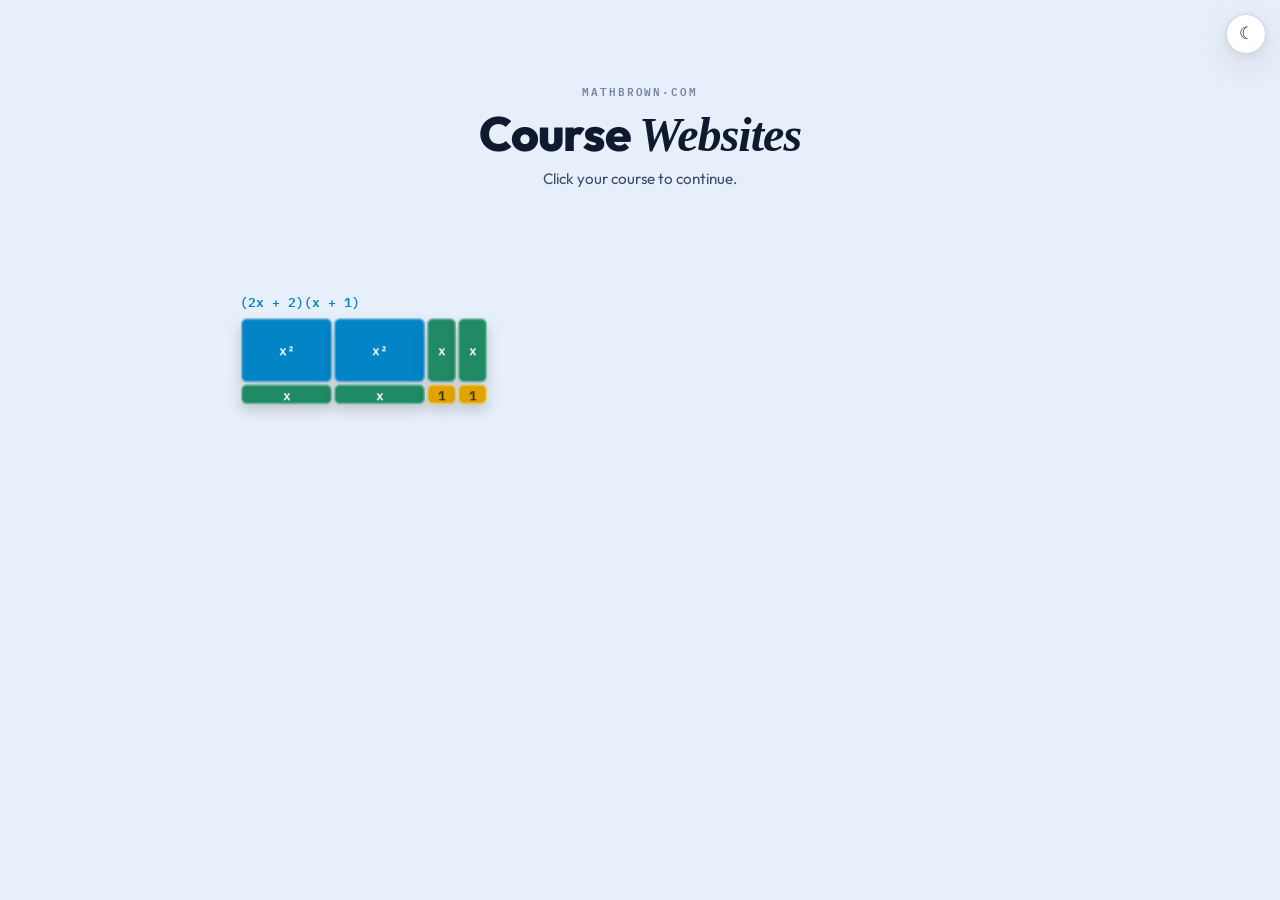
==== commit 938a7d55: "Homepage: no semester labels; MDM4U and MCV4U stack under MHF4U Co-Authored-By: Claude Fable 5.1 <no" ====
--- a/index.html
+++ b/index.html
@@ -60,7 +60,7 @@
 h1 em{font-family:Georgia,serif;font-weight:700}
 .tag{color:var(--t2);font-size:.95rem}
 
-/* ── cards: two rows, semester 1 above semester 2; each arrives by its own show, then stays put ── */
+/* ── cards: MTH1W, MCR3U, MHF4U in a row, MDM4U and MCV4U stacked under MHF4U; each arrives by its own show, then stays put ── */
 .card{position:absolute;left:0;top:0;width:248px;z-index:2;display:block;
   text-decoration:none;color:inherit;pointer-events:none;will-change:transform;
   opacity:0;visibility:hidden;backface-visibility:hidden;-webkit-backface-visibility:hidden;
@@ -77,10 +77,6 @@
 .card.home:hover .in,.card.home:focus-visible .in{transform:translateY(-3px);
   box-shadow:inset 4px 0 0 var(--ac),0 0 0 3px color-mix(in srgb,var(--ac) 14%,transparent),var(--sh)}
 .card:focus-visible{outline:none}
-.rlab{position:absolute;left:0;top:0;z-index:2;pointer-events:none;white-space:nowrap;
-  font-family:var(--mono);font-size:.62rem;letter-spacing:.16em;text-transform:uppercase;color:var(--t3);font-weight:600;
-  opacity:0;transition:opacity .7s}
-.rlab.show{opacity:1}
 
 /* ── the two drawing layers: #fx behind the cards (the functions), #jump above them (the ski jump) ── */
 #fx,#jump{position:fixed;inset:0;width:100%;height:100%;pointer-events:none}
@@ -112,7 +108,7 @@
 body.static #field{display:flex;flex-wrap:wrap;justify-content:center;gap:1.1rem;
   padding:2rem 1.2rem 4rem;max-width:60rem;margin:0 auto}
 body.static .card{position:static;pointer-events:auto;transform:none!important;opacity:1;visibility:visible}
-body.static .rlab,body.static #fx,body.static #jump{display:none}
+body.static #fx,body.static #jump{display:none}
 @media (max-width:560px){.card{width:min(230px,74vw)}}
 </style>
 </head>
@@ -125,7 +121,6 @@
 </header>
 
 <main id="field">
-  <div class="rlab" id="lab1">Semester 1 &middot; Sep 2026 &ndash; Jan 2027</div>
   <a class="card" data-c="t1w" href="/mth1w/">
     <span class="in"><span class="code">MTH1W</span>
     <span class="name">Mathematics 9</span>
@@ -138,7 +133,6 @@
     <span class="in"><span class="code">MHF4U</span>
     <span class="name">Advanced Functions</span>
     <span class="sub">Grade 12 &middot; University Preparation</span></span></a>
-  <div class="rlab" id="lab2">Semester 2 &middot; Feb &ndash; Jun 2027</div>
   <a class="card" data-c="mdm" href="/MDM4U/">
     <span class="in"><span class="code">MDM4U</span>
     <span class="name">Data Management</span>
@@ -166,34 +160,32 @@
   if(matchMedia('(prefers-reduced-motion: reduce)').matches||innerWidth<860||innerHeight<560) return;
   document.body.classList.remove('static');
 
-  /* ── the field: semester 1 (MTH1W, MCR3U, MHF4U) in a row of three, semester 2 (MDM4U, MCV4U) centred
-     beneath. Every card arrives by its own show, in that order, and then stays exactly where it landed:
+  /* ── the field: MTH1W, MCR3U, MHF4U in a row of three, MDM4U and MCV4U stacked beneath MHF4U (no semester
+     labels: the courses may still change). Every card arrives by its own show, in that order, and then stays
+     exactly where it landed:
        MTH1W   algebra tiles tumble in, build the area model of (2x + 2)(x + 1) and flip over into the card
        MCR3U   a spinning unit circle traces y = sin x across the row; the card pops where the wave reaches it
        MHF4U   a cubic sweeps in from the right; where it meets the sine wave, the card pops
        MDM4U   two red dice are tossed in, tumble, bounce, roll together and become the card
-       MCV4U   a ski jump: a point rides a ramp up the left edge, flies over semester 1 and lands as the card  ── */
-  var PAD=10,CW=248,GAP=28,LBL=22,W=innerWidth,H=innerHeight;
+       MCV4U   a ski jump: a point rides a ramp up the left edge, flies over the row and lands as the card  ── */
+  var PAD=10,CW=248,GAP=28,W=innerWidth,H=innerHeight;
   var ids=['t1w','mcr','mhf','mdm','mcv'];
   var cards=ids.map(function(id){return document.querySelector('.card[data-c='+id+']')});
-  var labs=[document.getElementById('lab1'),document.getElementById('lab2')];
   var CH=124,chN=0;
   var L={slots:[],c:[]};
   function layout(){
     W=innerWidth;H=innerHeight;
     if(!chN--){chN=30;CH=cards[0].offsetHeight||CH}   // re-measured now and then: the web font arrives after the first frame
-    var topB=Math.min(H*.09+128,250),gridH=2*LBL+2*CH+GAP;   // just under the masthead (9vh + its height)
-    var y0=topB+Math.max(0,H-PAD-topB-gridH)*.32;
-    var x0=(W-(3*CW+2*GAP))/2,xs=(W-(2*CW+GAP))/2;
-    L.topB=topB;L.x0=x0;L.xs=xs;L.r1=y0+LBL;L.r2=L.r1+CH+GAP+LBL;
-    L.slots=[[x0,L.r1],[x0+CW+GAP,L.r1],[x0+2*(CW+GAP),L.r1],[xs,L.r2],[xs+CW+GAP,L.r2]];
+    var topB=Math.min(H*.09+128,250),gridH=3*CH+2*GAP;   // just under the masthead (9vh + its height)
+    var y0=topB+Math.max(0,H-PAD-topB-gridH)*.3;
+    var x0=(W-(3*CW+2*GAP))/2,x2=x0+2*(CW+GAP);
+    L.topB=topB;L.x0=x0;L.r1=y0;L.r2=y0+CH+GAP;L.r3=y0+2*(CH+GAP);
+    L.slots=[[x0,L.r1],[x0+CW+GAP,L.r1],[x2,L.r1],[x2,L.r2],[x2,L.r3]];
     L.c=L.slots.map(function(s){return [s[0]+CW/2,s[1]+CH/2]});
-    labs[0].style.transform='translate3d('+x0+'px,'+(L.r1-LBL+2)+'px,0)';
-    labs[1].style.transform='translate3d('+xs+'px,'+(L.r2-LBL+2)+'px,0)';
   }
   var home=[0,0,0,0,0];
   function tr(i,extra){var s=L.slots[i];return 'translate3d('+s[0]+'px,'+s[1]+'px,0)'+(extra||'')}
-  function arrive(i){home[i]=1;cards[i].classList.add('home');cards[i].style.opacity='';cards[i].style.visibility='';cards[i].style.transform=tr(i);if(i===0)labs[0].classList.add('show');if(i===3)labs[1].classList.add('show')}
+  function arrive(i){home[i]=1;cards[i].classList.add('home');cards[i].style.opacity='';cards[i].style.visibility='';cards[i].style.transform=tr(i)}
   var colN=0,cols=[];
   function col(i){if(!colN--){colN=30;cols=cards.map(function(c){return getComputedStyle(c).getPropertyValue('--ac').trim()})}return cols[i]}
   function backOut(q){var b=1.70158;return 1+(b+1)*Math.pow(q-1,3)+b*Math.pow(q-1,2)}
@@ -366,8 +358,8 @@
   }
 
   /* ── MCV4U arrives by ski jump: a ramp draws itself up the left edge, a point rides it with its velocity vector
-        (f′ reading out), leaves at the crest along the horizontal tangent, flies over the semester-1 row as a
-        projectile and lands as the card in its own place ── */
+        (f′ reading out), leaves at the crest along the horizontal tangent, flies over the row as a projectile
+        and lands as the card at the foot of the right-hand column ── */
   var jumpEl=cards[4],jumpState=0,jumpT0=0,jumpLand=0,J=null;
   function startJump(now){
     var xa=PAD+8,xb=Math.max(L.x0-44,xa+120),base=H-PAD-16,crestY=L.r1-26,amp=base-crestY;
